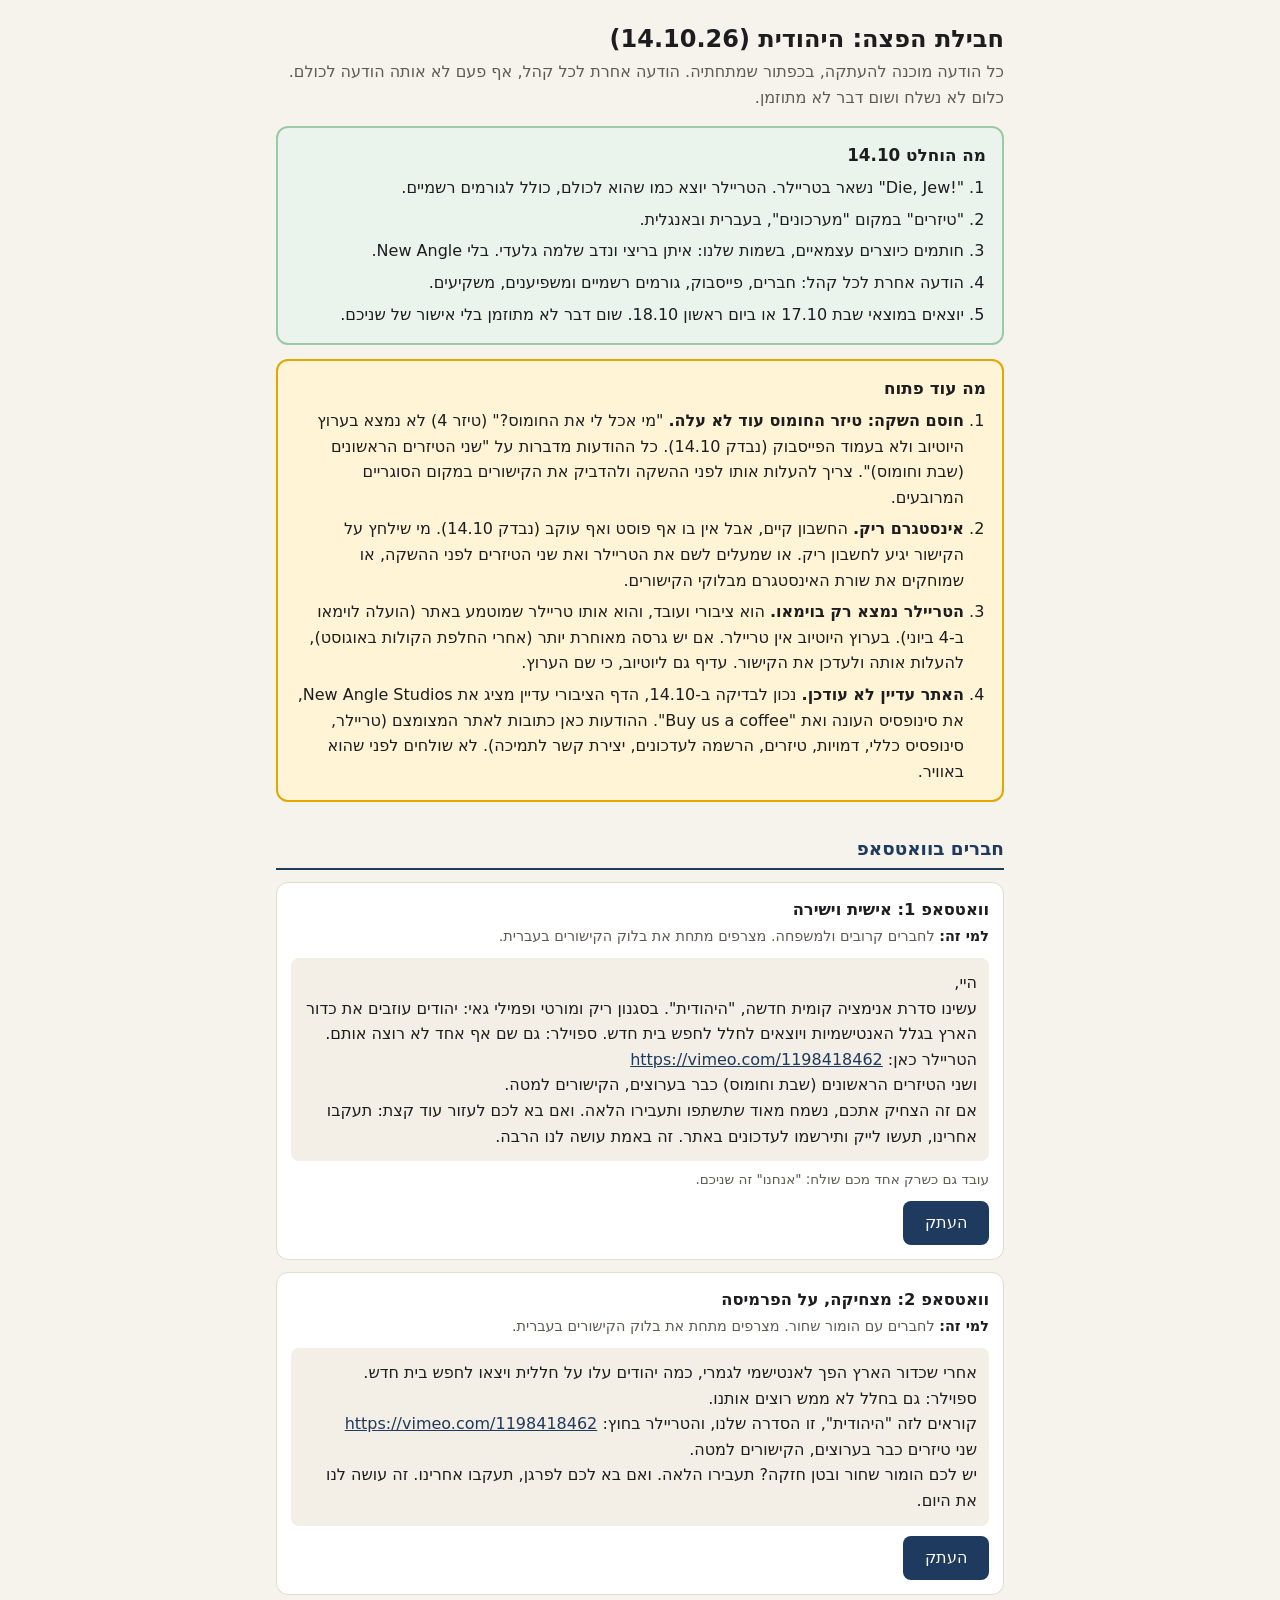
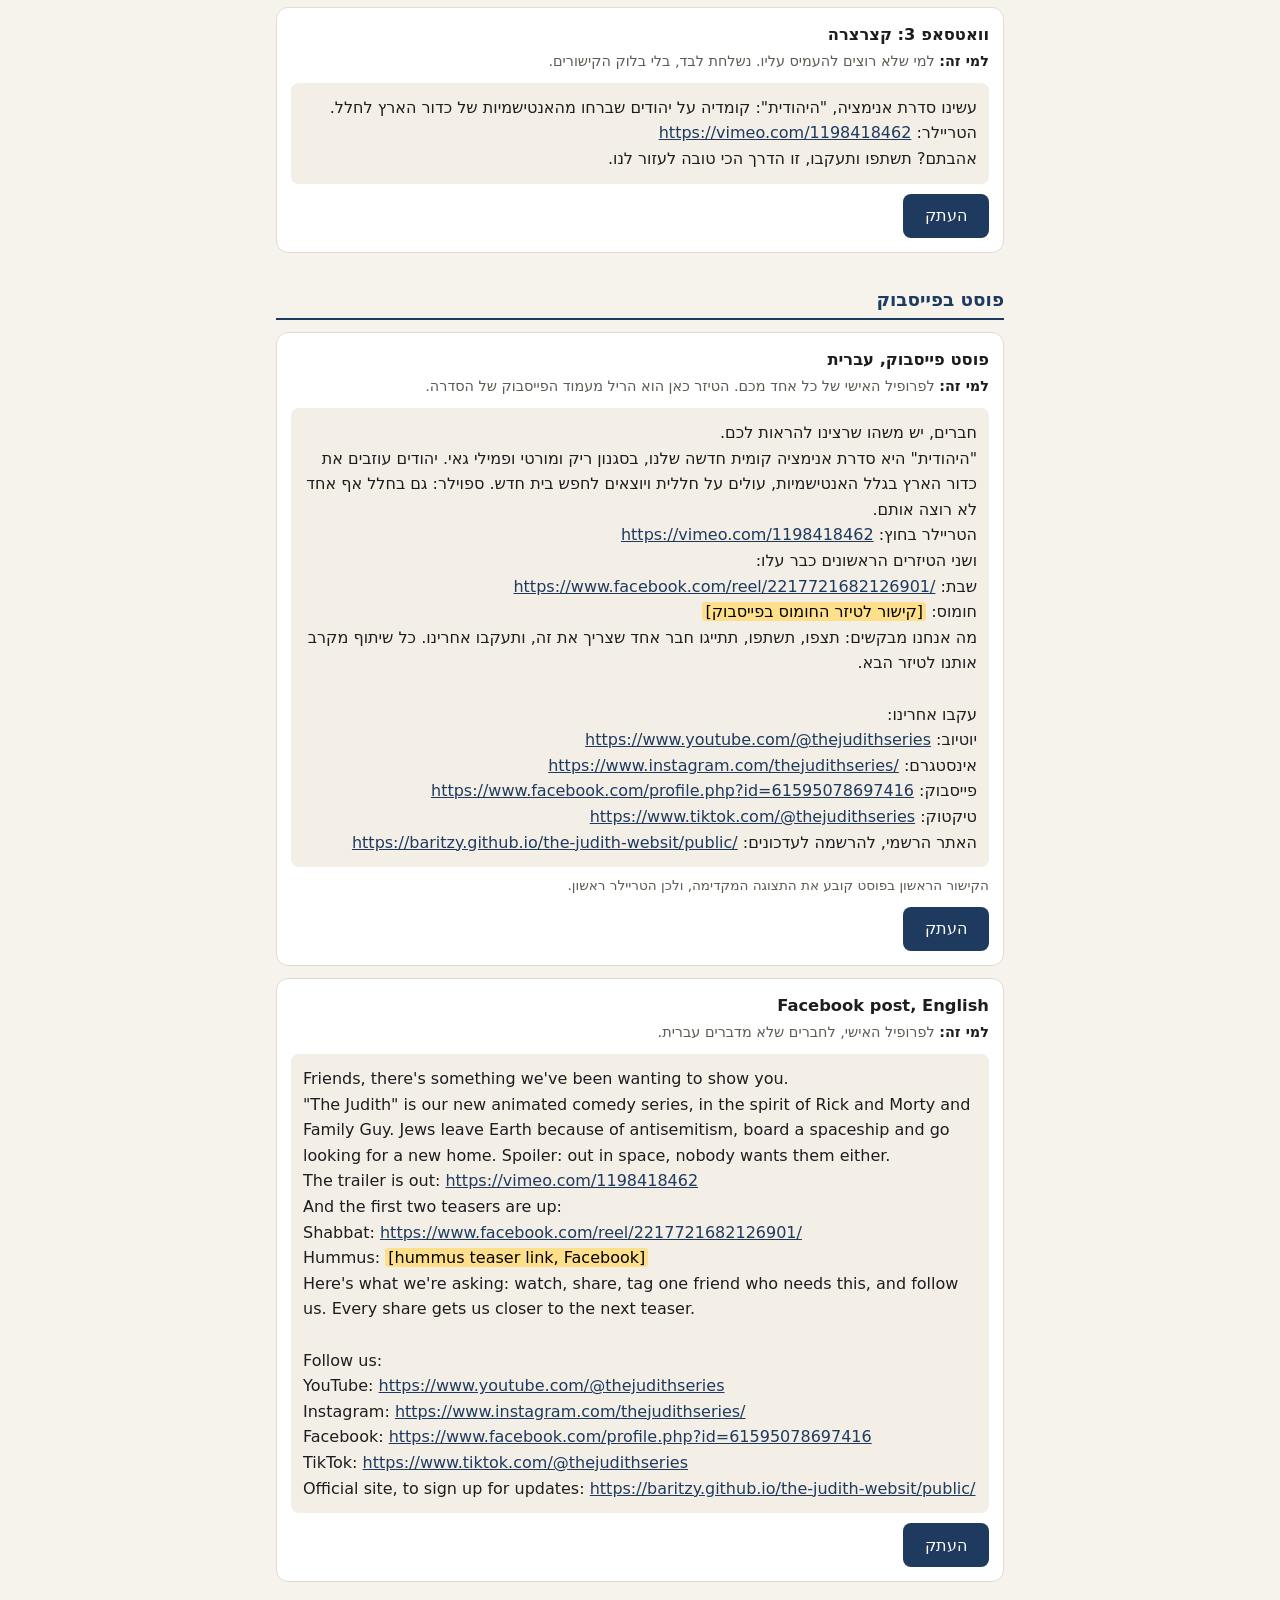
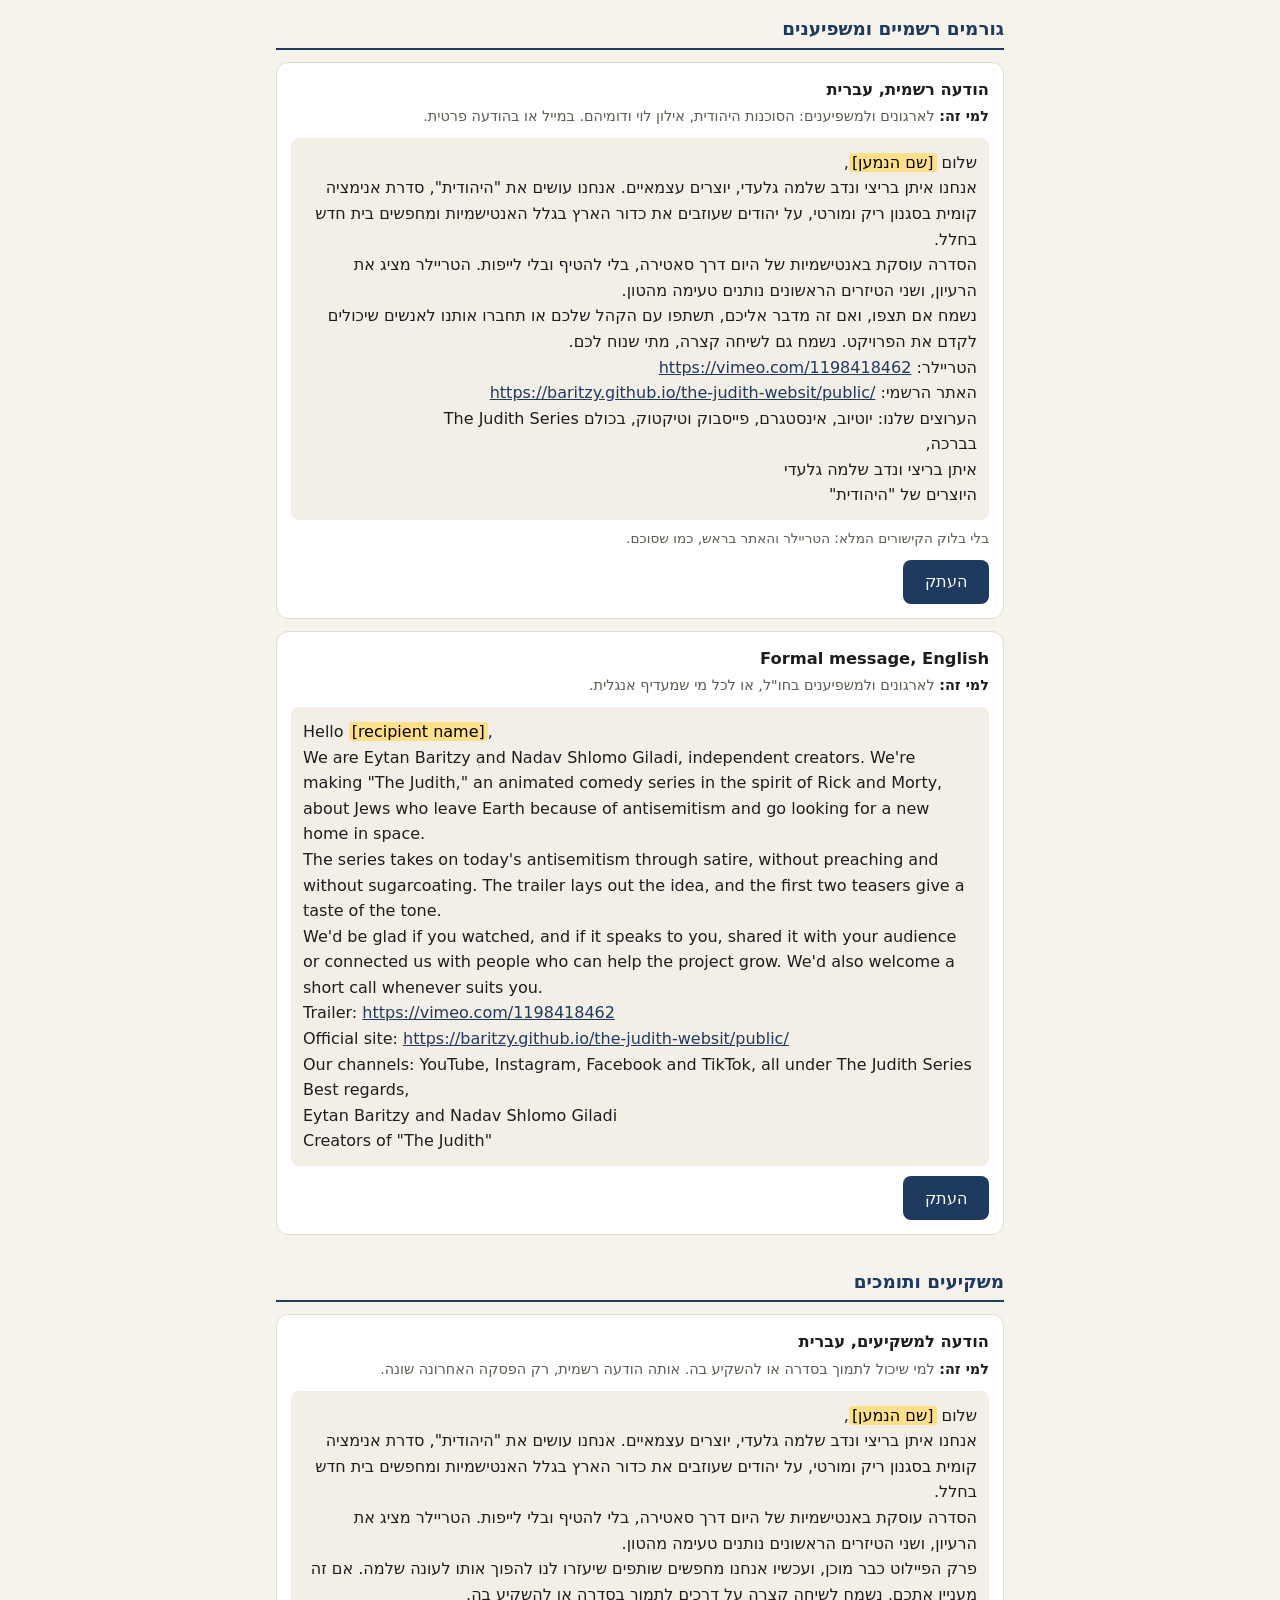
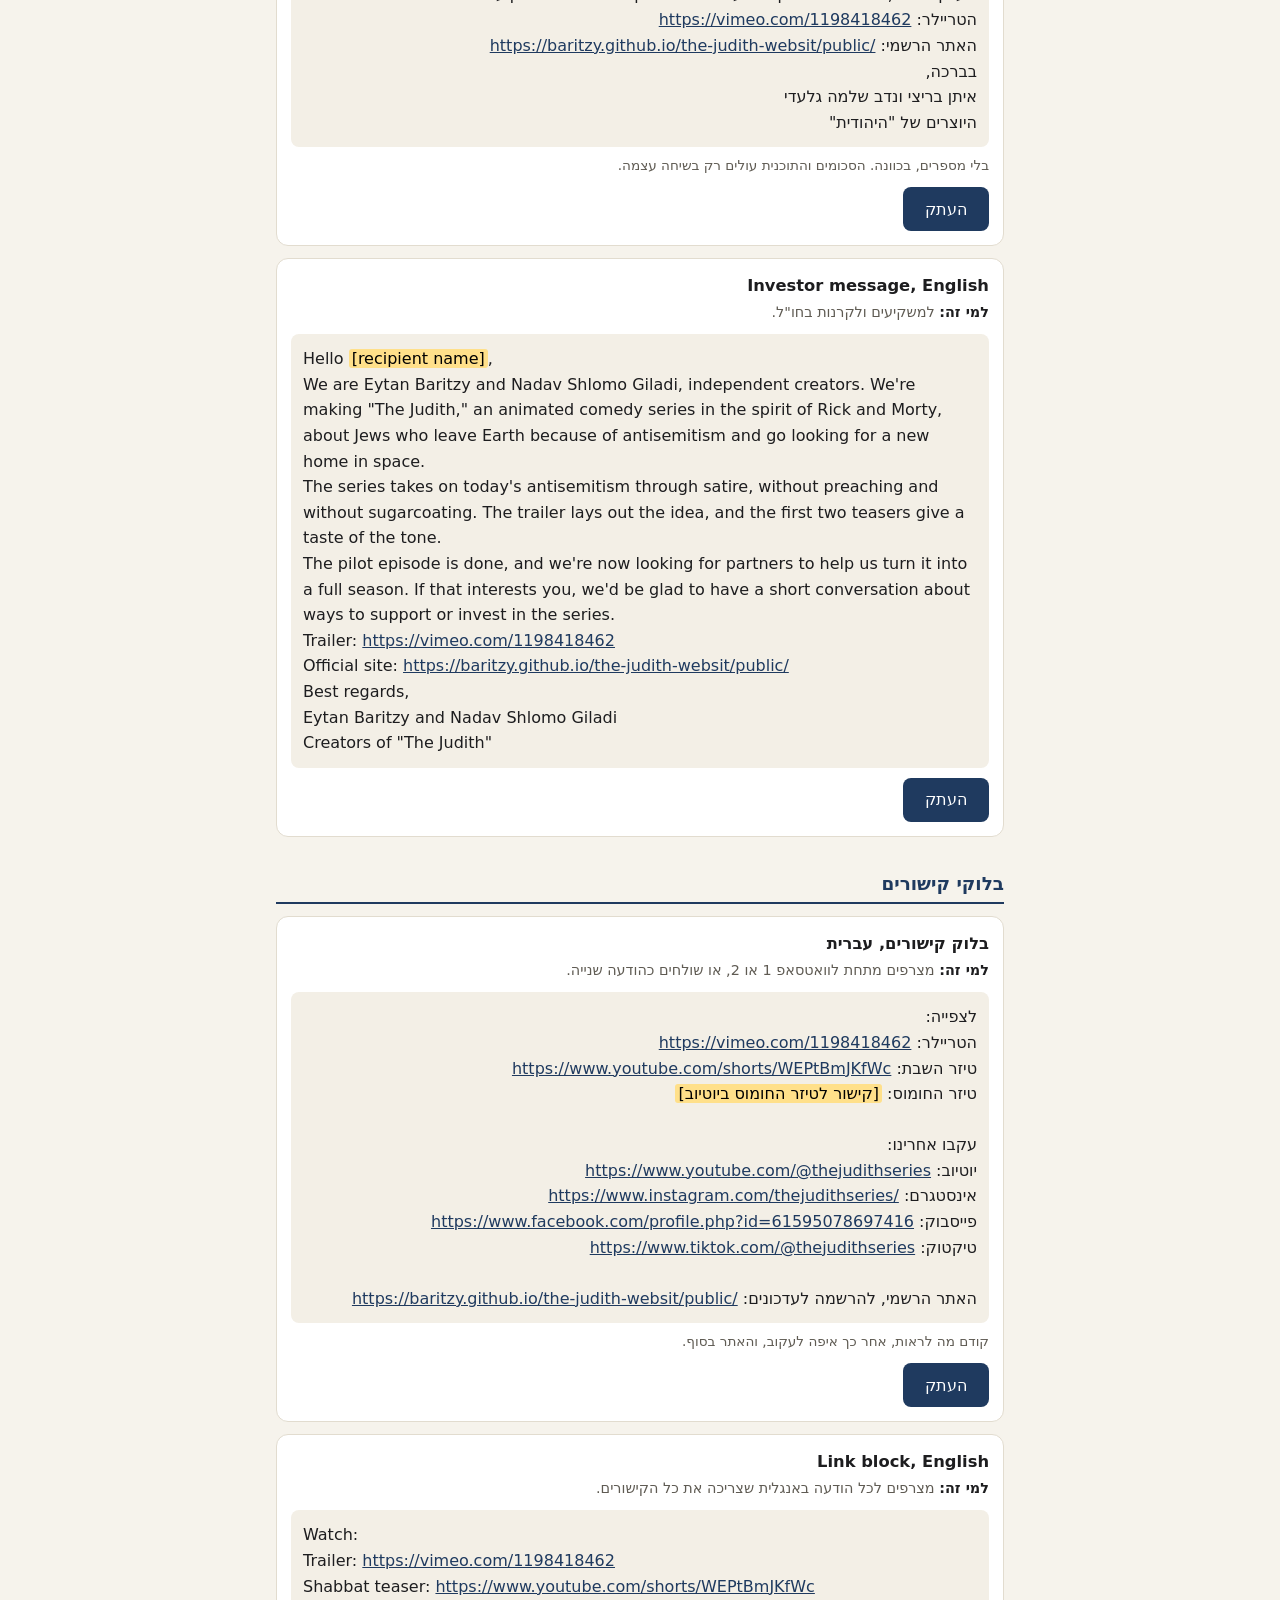
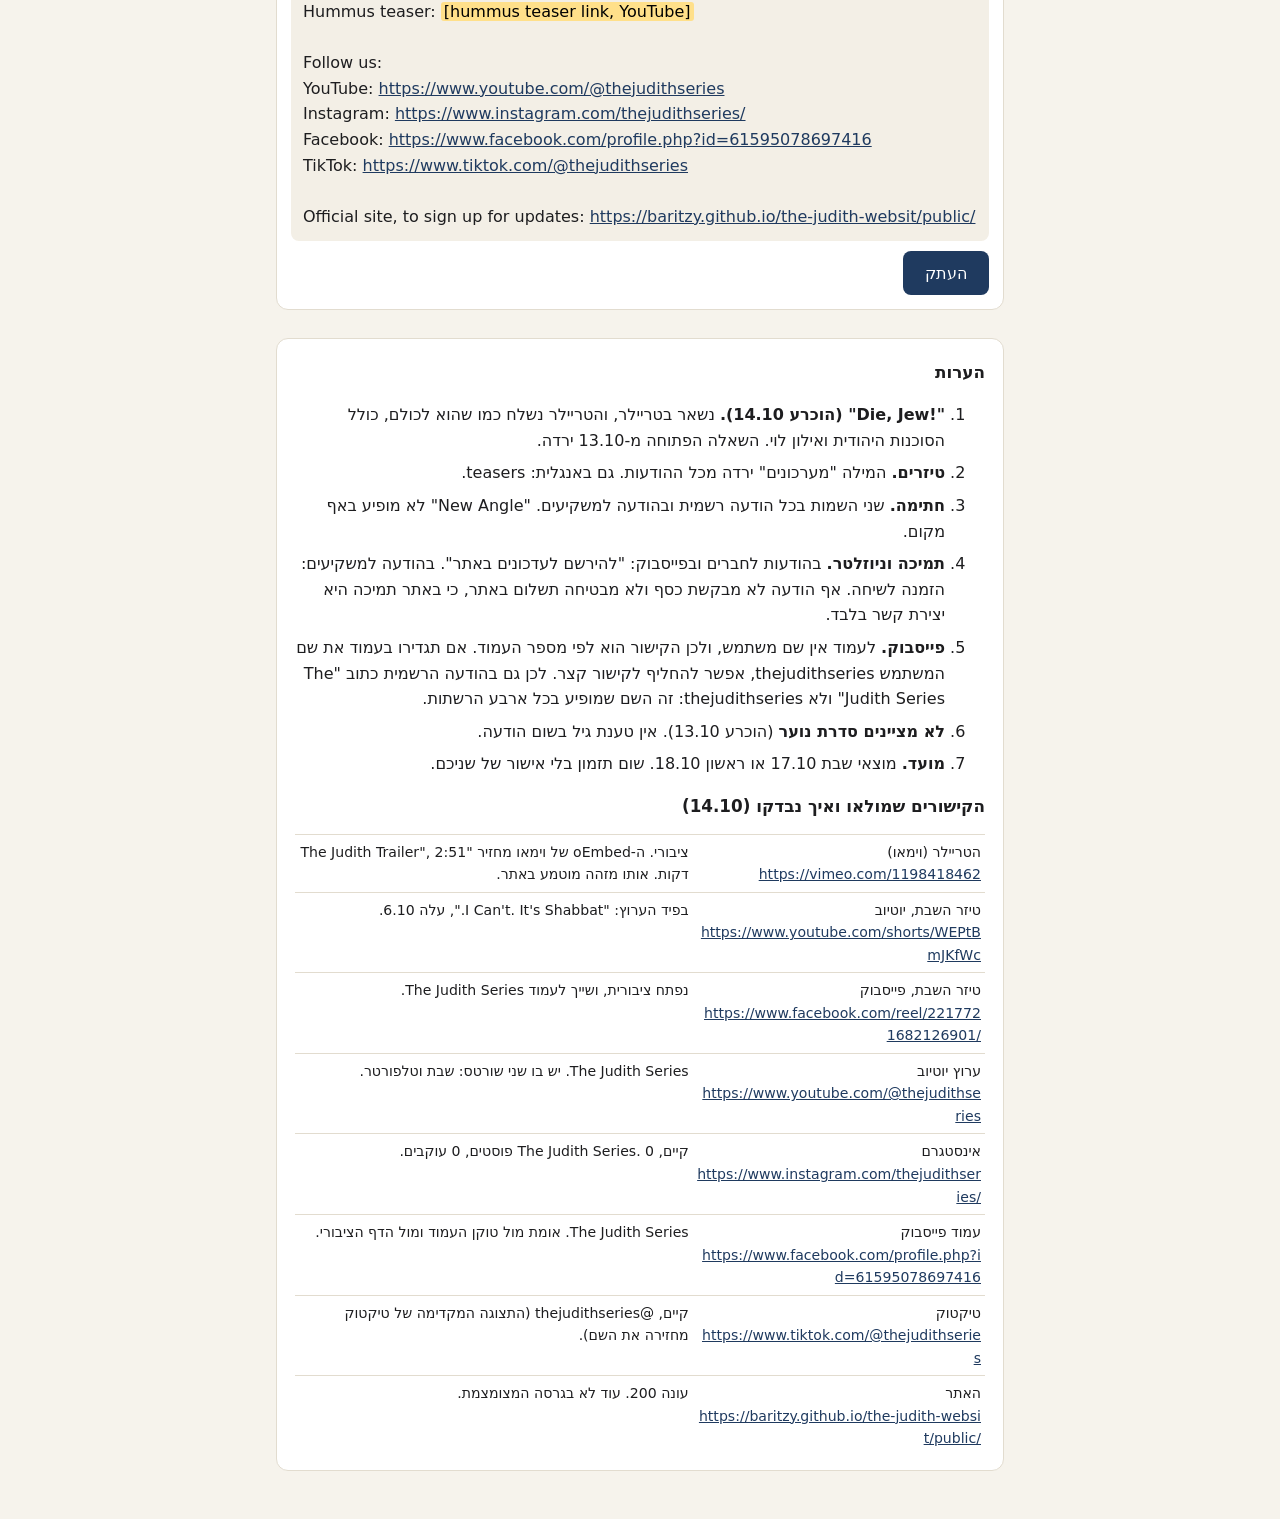
==== judith-pack-14-10/index.html @ ec31a664 "היהודית: חבילת הפצה 14.10 לנדב (החלטות 14.10, הודעה למשקיעים, קישורים אמיתיים) Co-Authored-By: Claud" ====
<!doctype html><html lang="he" dir="rtl"><head>
<meta name="robots" content="noindex, nofollow"><meta charset="utf-8"><meta name="viewport" content="width=device-width,initial-scale=1">
<title>חבילת הפצה: היהודית (14.10.26)</title><style>
:root{--bg:#f6f3ec;--card:#fff;--ink:#1d1d1f;--muted:#5f5b53;--line:#e2dccf;--msg:#f3efe6;--accent:#1f3a5f;--ok:#2a7a3b;
--dec-bg:#eaf4ec;--dec-line:#9cc9a6;--open-bg:#fff4d6;--open-line:#e0a800;--mark:#ffe08a}
*{box-sizing:border-box}
body{margin:0;background:var(--bg);color:var(--ink);font-family:system-ui,-apple-system,"Segoe UI",Arial,sans-serif;line-height:1.6;overflow-wrap:anywhere}
main{max-width:760px;margin:0 auto;padding:16px 16px 48px}
h1{font-size:1.5rem;line-height:1.3;margin:8px 0 4px}
.lead{color:var(--muted);margin:0 0 16px}
h2.group{font-size:1.15rem;margin:32px 0 4px;padding-bottom:4px;border-bottom:2px solid var(--accent);color:var(--accent)}
.box{border-radius:12px;padding:6px 16px 10px;margin:14px 0}
.box h2{font-size:1.05rem;margin:8px 0 4px}
.box ol{margin:0;padding-inline-start:22px}.box li{margin:6px 0}
.dec{background:var(--dec-bg);border:2px solid var(--dec-line)}
.open{background:var(--open-bg);border:2px solid var(--open-line)}
.card{background:var(--card);border:1px solid var(--line);border-radius:12px;padding:14px;margin:12px 0}
.card h3{font-size:1.02rem;margin:0 0 2px}
.who{font-size:.9rem;color:var(--muted);margin:0 0 10px}
.who b{color:var(--ink)}
.msg{white-space:pre-wrap;background:var(--msg);border-radius:8px;padding:12px;font-size:1rem;word-break:break-word}
.msg[dir=ltr]{text-align:left}
.msg a{color:var(--accent)}
mark{background:var(--mark);padding:0 3px;border-radius:3px}
.note{font-size:.85rem;color:var(--muted);margin:8px 0 0}
button{margin-top:10px;font-size:1rem;padding:9px 22px;border:0;border-radius:8px;background:var(--accent);color:#fff;cursor:pointer;min-height:44px}
button.ok{background:var(--ok)}
.notes{background:var(--card);border:1px solid var(--line);border-radius:12px;padding:6px 18px 14px;margin-top:28px}
.notes h2{font-size:1.05rem}
.notes li{margin:7px 0}
table{width:100%;border-collapse:collapse;font-size:.88rem}
td{border-top:1px solid var(--line);padding:6px 4px;vertical-align:top}
td a{color:var(--accent);word-break:break-all}
@media print{button{display:none}.card,.box{break-inside:avoid}body{background:#fff}}
</style></head><body><main>
<h1>חבילת הפצה: היהודית (14.10.26)</h1><p class="lead">כל הודעה מוכנה להעתקה, בכפתור שמתחתיה. הודעה אחרת לכל קהל, אף פעם לא אותה הודעה לכולם. כלום לא נשלח ושום דבר לא מתוזמן.</p>
<section class="box dec"><h2>מה הוחלט 14.10</h2><ol>
<li><bdi dir="ltr">&quot;Die, Jew!&quot;</bdi> נשאר בטריילר. הטריילר יוצא כמו שהוא לכולם, כולל לגורמים רשמיים.</li>
<li>&quot;טיזרים&quot; במקום &quot;מערכונים&quot;, בעברית ובאנגלית.</li>
<li>חותמים כיוצרים עצמאיים, בשמות שלנו: איתן בריצי ונדב שלמה גלעדי. בלי New Angle.</li>
<li>הודעה אחרת לכל קהל: חברים, פייסבוק, גורמים רשמיים ומשפיענים, משקיעים.</li>
<li>יוצאים במוצאי שבת 17.10 או ביום ראשון 18.10. שום דבר לא מתוזמן בלי אישור של שניכם.</li>
</ol></section><section class="box open"><h2>מה עוד פתוח</h2><ol>
<li><b>חוסם השקה: טיזר החומוס עוד לא עלה.</b> "מי אכל לי את החומוס?" (טיזר 4) לא נמצא בערוץ היוטיוב ולא בעמוד הפייסבוק (נבדק 14.10). כל ההודעות מדברות על "שני הטיזרים הראשונים (שבת וחומוס)". צריך להעלות אותו לפני ההשקה ולהדביק את הקישורים במקום הסוגריים המרובעים.</li>
<li><b>אינסטגרם ריק.</b> החשבון קיים, אבל אין בו אף פוסט ואף עוקב (נבדק 14.10). מי שילחץ על הקישור יגיע לחשבון ריק. או שמעלים לשם את הטריילר ואת שני הטיזרים לפני ההשקה, או שמוחקים את שורת האינסטגרם מבלוקי הקישורים.</li>
<li><b>הטריילר נמצא רק בוימאו.</b> הוא ציבורי ועובד, והוא אותו טריילר שמוטמע באתר (הועלה לוימאו ב-4 ביוני). בערוץ היוטיוב אין טריילר. אם יש גרסה מאוחרת יותר (אחרי החלפת הקולות באוגוסט), להעלות אותה ולעדכן את הקישור. עדיף גם ליוטיוב, כי שם הערוץ.</li>
<li><b>האתר עדיין לא עודכן.</b> נכון לבדיקה ב-14.10, הדף הציבורי עדיין מציג את New Angle Studios, את סינופסיס העונה ואת <bdi dir="ltr">"Buy us a coffee"</bdi>. ההודעות כאן כתובות לאתר המצומצם (טריילר, סינופסיס כללי, דמויות, טיזרים, הרשמה לעדכונים, יצירת קשר לתמיכה). לא שולחים לפני שהוא באוויר.</li>
</ol></section>
<h2 class="group">חברים בוואטסאפ</h2>
<section class="card"><h3>וואטסאפ 1: אישית וישירה</h3><p class="who"><b>למי זה:</b> לחברים קרובים ולמשפחה. מצרפים מתחת את בלוק הקישורים בעברית.</p><div class="msg" id="w1" dir="rtl" lang="he">היי,
עשינו סדרת אנימציה קומית חדשה, "היהודית". בסגנון ריק ומורטי ופמילי גאי: יהודים עוזבים את כדור הארץ בגלל האנטישמיות ויוצאים לחלל לחפש בית חדש. ספוילר: גם שם אף אחד לא רוצה אותם.
הטריילר כאן: <a href="https://vimeo.com/1198418462" target="_blank" rel="noopener" dir="ltr">https://vimeo.com/1198418462</a>
ושני הטיזרים הראשונים (שבת וחומוס) כבר בערוצים, הקישורים למטה.
אם זה הצחיק אתכם, נשמח מאוד שתשתפו ותעבירו הלאה. ואם בא לכם לעזור עוד קצת: תעקבו אחרינו, תעשו לייק ותירשמו לעדכונים באתר. זה באמת עושה לנו הרבה.</div>
<p class="note">עובד גם כשרק אחד מכם שולח: &quot;אנחנו&quot; זה שניכם.</p>
<button onclick="cp('w1',this)">העתק</button></section>
<section class="card"><h3>וואטסאפ 2: מצחיקה, על הפרמיסה</h3><p class="who"><b>למי זה:</b> לחברים עם הומור שחור. מצרפים מתחת את בלוק הקישורים בעברית.</p><div class="msg" id="w2" dir="rtl" lang="he">אחרי שכדור הארץ הפך לאנטישמי לגמרי, כמה יהודים עלו על חללית ויצאו לחפש בית חדש.
ספוילר: גם בחלל לא ממש רוצים אותנו.
קוראים לזה "היהודית", זו הסדרה שלנו, והטריילר בחוץ: <a href="https://vimeo.com/1198418462" target="_blank" rel="noopener" dir="ltr">https://vimeo.com/1198418462</a>
שני טיזרים כבר בערוצים, הקישורים למטה.
יש לכם הומור שחור ובטן חזקה? תעבירו הלאה. ואם בא לכם לפרגן, תעקבו אחרינו. זה עושה לנו את היום.</div>
<button onclick="cp('w2',this)">העתק</button></section>
<section class="card"><h3>וואטסאפ 3: קצרצרה</h3><p class="who"><b>למי זה:</b> למי שלא רוצים להעמיס עליו. נשלחת לבד, בלי בלוק הקישורים.</p><div class="msg" id="w3" dir="rtl" lang="he">עשינו סדרת אנימציה, "היהודית": קומדיה על יהודים שברחו מהאנטישמיות של כדור הארץ לחלל.
הטריילר: <a href="https://vimeo.com/1198418462" target="_blank" rel="noopener" dir="ltr">https://vimeo.com/1198418462</a>
אהבתם? תשתפו ותעקבו, זו הדרך הכי טובה לעזור לנו.</div>
<button onclick="cp('w3',this)">העתק</button></section>
<h2 class="group">פוסט בפייסבוק</h2>
<section class="card"><h3>פוסט פייסבוק, עברית</h3><p class="who"><b>למי זה:</b> לפרופיל האישי של כל אחד מכם. הטיזר כאן הוא הריל מעמוד הפייסבוק של הסדרה.</p><div class="msg" id="fb_he" dir="rtl" lang="he">חברים, יש משהו שרצינו להראות לכם.
"היהודית" היא סדרת אנימציה קומית חדשה שלנו, בסגנון ריק ומורטי ופמילי גאי. יהודים עוזבים את כדור הארץ בגלל האנטישמיות, עולים על חללית ויוצאים לחפש בית חדש. ספוילר: גם בחלל אף אחד לא רוצה אותם.
הטריילר בחוץ: <a href="https://vimeo.com/1198418462" target="_blank" rel="noopener" dir="ltr">https://vimeo.com/1198418462</a>
ושני הטיזרים הראשונים כבר עלו:
שבת: <a href="https://www.facebook.com/reel/2217721682126901/" target="_blank" rel="noopener" dir="ltr">https://www.facebook.com/reel/2217721682126901/</a>
חומוס: <mark>[קישור לטיזר החומוס בפייסבוק]</mark>
מה אנחנו מבקשים: תצפו, תשתפו, תתייגו חבר אחד שצריך את זה, ותעקבו אחרינו. כל שיתוף מקרב אותנו לטיזר הבא.

עקבו אחרינו:
יוטיוב: <a href="https://www.youtube.com/@thejudithseries" target="_blank" rel="noopener" dir="ltr">https://www.youtube.com/@thejudithseries</a>
אינסטגרם: <a href="https://www.instagram.com/thejudithseries/" target="_blank" rel="noopener" dir="ltr">https://www.instagram.com/thejudithseries/</a>
פייסבוק: <a href="https://www.facebook.com/profile.php?id=61595078697416" target="_blank" rel="noopener" dir="ltr">https://www.facebook.com/profile.php?id=61595078697416</a>
טיקטוק: <a href="https://www.tiktok.com/@thejudithseries" target="_blank" rel="noopener" dir="ltr">https://www.tiktok.com/@thejudithseries</a>
האתר הרשמי, להרשמה לעדכונים: <a href="https://baritzy.github.io/the-judith-websit/public/" target="_blank" rel="noopener" dir="ltr">https://baritzy.github.io/the-judith-websit/public/</a></div>
<p class="note">הקישור הראשון בפוסט קובע את התצוגה המקדימה, ולכן הטריילר ראשון.</p>
<button onclick="cp('fb_he',this)">העתק</button></section>
<section class="card"><h3>Facebook post, English</h3><p class="who"><b>למי זה:</b> לפרופיל האישי, לחברים שלא מדברים עברית.</p><div class="msg" id="fb_en" dir="ltr" lang="en">Friends, there's something we've been wanting to show you.
"The Judith" is our new animated comedy series, in the spirit of Rick and Morty and Family Guy. Jews leave Earth because of antisemitism, board a spaceship and go looking for a new home. Spoiler: out in space, nobody wants them either.
The trailer is out: <a href="https://vimeo.com/1198418462" target="_blank" rel="noopener" dir="ltr">https://vimeo.com/1198418462</a>
And the first two teasers are up:
Shabbat: <a href="https://www.facebook.com/reel/2217721682126901/" target="_blank" rel="noopener" dir="ltr">https://www.facebook.com/reel/2217721682126901/</a>
Hummus: <mark>[hummus teaser link, Facebook]</mark>
Here's what we're asking: watch, share, tag one friend who needs this, and follow us. Every share gets us closer to the next teaser.

Follow us:
YouTube: <a href="https://www.youtube.com/@thejudithseries" target="_blank" rel="noopener" dir="ltr">https://www.youtube.com/@thejudithseries</a>
Instagram: <a href="https://www.instagram.com/thejudithseries/" target="_blank" rel="noopener" dir="ltr">https://www.instagram.com/thejudithseries/</a>
Facebook: <a href="https://www.facebook.com/profile.php?id=61595078697416" target="_blank" rel="noopener" dir="ltr">https://www.facebook.com/profile.php?id=61595078697416</a>
TikTok: <a href="https://www.tiktok.com/@thejudithseries" target="_blank" rel="noopener" dir="ltr">https://www.tiktok.com/@thejudithseries</a>
Official site, to sign up for updates: <a href="https://baritzy.github.io/the-judith-websit/public/" target="_blank" rel="noopener" dir="ltr">https://baritzy.github.io/the-judith-websit/public/</a></div>
<button onclick="cp('fb_en',this)">העתק</button></section>
<h2 class="group">גורמים רשמיים ומשפיענים</h2>
<section class="card"><h3>הודעה רשמית, עברית</h3><p class="who"><b>למי זה:</b> לארגונים ולמשפיענים: הסוכנות היהודית, אילון לוי ודומיהם. במייל או בהודעה פרטית.</p><div class="msg" id="of_he" dir="rtl" lang="he">שלום <mark>[שם הנמען]</mark>,
אנחנו איתן בריצי ונדב שלמה גלעדי, יוצרים עצמאיים. אנחנו עושים את "היהודית", סדרת אנימציה קומית בסגנון ריק ומורטי, על יהודים שעוזבים את כדור הארץ בגלל האנטישמיות ומחפשים בית חדש בחלל.
הסדרה עוסקת באנטישמיות של היום דרך סאטירה, בלי להטיף ובלי לייפות. הטריילר מציג את הרעיון, ושני הטיזרים הראשונים נותנים טעימה מהטון.
נשמח אם תצפו, ואם זה מדבר אליכם, תשתפו עם הקהל שלכם או תחברו אותנו לאנשים שיכולים לקדם את הפרויקט. נשמח גם לשיחה קצרה, מתי שנוח לכם.
הטריילר: <a href="https://vimeo.com/1198418462" target="_blank" rel="noopener" dir="ltr">https://vimeo.com/1198418462</a>
האתר הרשמי: <a href="https://baritzy.github.io/the-judith-websit/public/" target="_blank" rel="noopener" dir="ltr">https://baritzy.github.io/the-judith-websit/public/</a>
הערוצים שלנו: יוטיוב, אינסטגרם, פייסבוק וטיקטוק, בכולם The Judith Series
בברכה,
איתן בריצי ונדב שלמה גלעדי
היוצרים של "היהודית"</div>
<p class="note">בלי בלוק הקישורים המלא: הטריילר והאתר בראש, כמו שסוכם.</p>
<button onclick="cp('of_he',this)">העתק</button></section>
<section class="card"><h3>Formal message, English</h3><p class="who"><b>למי זה:</b> לארגונים ולמשפיענים בחו&quot;ל, או לכל מי שמעדיף אנגלית.</p><div class="msg" id="of_en" dir="ltr" lang="en">Hello <mark>[recipient name]</mark>,
We are Eytan Baritzy and Nadav Shlomo Giladi, independent creators. We're making "The Judith," an animated comedy series in the spirit of Rick and Morty, about Jews who leave Earth because of antisemitism and go looking for a new home in space.
The series takes on today's antisemitism through satire, without preaching and without sugarcoating. The trailer lays out the idea, and the first two teasers give a taste of the tone.
We'd be glad if you watched, and if it speaks to you, shared it with your audience or connected us with people who can help the project grow. We'd also welcome a short call whenever suits you.
Trailer: <a href="https://vimeo.com/1198418462" target="_blank" rel="noopener" dir="ltr">https://vimeo.com/1198418462</a>
Official site: <a href="https://baritzy.github.io/the-judith-websit/public/" target="_blank" rel="noopener" dir="ltr">https://baritzy.github.io/the-judith-websit/public/</a>
Our channels: YouTube, Instagram, Facebook and TikTok, all under The Judith Series
Best regards,
Eytan Baritzy and Nadav Shlomo Giladi
Creators of "The Judith"</div>
<button onclick="cp('of_en',this)">העתק</button></section>
<h2 class="group">משקיעים ותומכים</h2>
<section class="card"><h3>הודעה למשקיעים, עברית</h3><p class="who"><b>למי זה:</b> למי שיכול לתמוך בסדרה או להשקיע בה. אותה הודעה רשמית, רק הפסקה האחרונה שונה.</p><div class="msg" id="inv_he" dir="rtl" lang="he">שלום <mark>[שם הנמען]</mark>,
אנחנו איתן בריצי ונדב שלמה גלעדי, יוצרים עצמאיים. אנחנו עושים את "היהודית", סדרת אנימציה קומית בסגנון ריק ומורטי, על יהודים שעוזבים את כדור הארץ בגלל האנטישמיות ומחפשים בית חדש בחלל.
הסדרה עוסקת באנטישמיות של היום דרך סאטירה, בלי להטיף ובלי לייפות. הטריילר מציג את הרעיון, ושני הטיזרים הראשונים נותנים טעימה מהטון.
פרק הפיילוט כבר מוכן, ועכשיו אנחנו מחפשים שותפים שיעזרו לנו להפוך אותו לעונה שלמה. אם זה מעניין אתכם, נשמח לשיחה קצרה על דרכים לתמוך בסדרה או להשקיע בה.
הטריילר: <a href="https://vimeo.com/1198418462" target="_blank" rel="noopener" dir="ltr">https://vimeo.com/1198418462</a>
האתר הרשמי: <a href="https://baritzy.github.io/the-judith-websit/public/" target="_blank" rel="noopener" dir="ltr">https://baritzy.github.io/the-judith-websit/public/</a>
בברכה,
איתן בריצי ונדב שלמה גלעדי
היוצרים של "היהודית"</div>
<p class="note">בלי מספרים, בכוונה. הסכומים והתוכנית עולים רק בשיחה עצמה.</p>
<button onclick="cp('inv_he',this)">העתק</button></section>
<section class="card"><h3>Investor message, English</h3><p class="who"><b>למי זה:</b> למשקיעים ולקרנות בחו&quot;ל.</p><div class="msg" id="inv_en" dir="ltr" lang="en">Hello <mark>[recipient name]</mark>,
We are Eytan Baritzy and Nadav Shlomo Giladi, independent creators. We're making "The Judith," an animated comedy series in the spirit of Rick and Morty, about Jews who leave Earth because of antisemitism and go looking for a new home in space.
The series takes on today's antisemitism through satire, without preaching and without sugarcoating. The trailer lays out the idea, and the first two teasers give a taste of the tone.
The pilot episode is done, and we're now looking for partners to help us turn it into a full season. If that interests you, we'd be glad to have a short conversation about ways to support or invest in the series.
Trailer: <a href="https://vimeo.com/1198418462" target="_blank" rel="noopener" dir="ltr">https://vimeo.com/1198418462</a>
Official site: <a href="https://baritzy.github.io/the-judith-websit/public/" target="_blank" rel="noopener" dir="ltr">https://baritzy.github.io/the-judith-websit/public/</a>
Best regards,
Eytan Baritzy and Nadav Shlomo Giladi
Creators of "The Judith"</div>
<button onclick="cp('inv_en',this)">העתק</button></section>
<h2 class="group">בלוקי קישורים</h2>
<section class="card"><h3>בלוק קישורים, עברית</h3><p class="who"><b>למי זה:</b> מצרפים מתחת לוואטסאפ 1 או 2, או שולחים כהודעה שנייה.</p><div class="msg" id="lb_he" dir="rtl" lang="he">לצפייה:
הטריילר: <a href="https://vimeo.com/1198418462" target="_blank" rel="noopener" dir="ltr">https://vimeo.com/1198418462</a>
טיזר השבת: <a href="https://www.youtube.com/shorts/WEPtBmJKfWc" target="_blank" rel="noopener" dir="ltr">https://www.youtube.com/shorts/WEPtBmJKfWc</a>
טיזר החומוס: <mark>[קישור לטיזר החומוס ביוטיוב]</mark>

עקבו אחרינו:
יוטיוב: <a href="https://www.youtube.com/@thejudithseries" target="_blank" rel="noopener" dir="ltr">https://www.youtube.com/@thejudithseries</a>
אינסטגרם: <a href="https://www.instagram.com/thejudithseries/" target="_blank" rel="noopener" dir="ltr">https://www.instagram.com/thejudithseries/</a>
פייסבוק: <a href="https://www.facebook.com/profile.php?id=61595078697416" target="_blank" rel="noopener" dir="ltr">https://www.facebook.com/profile.php?id=61595078697416</a>
טיקטוק: <a href="https://www.tiktok.com/@thejudithseries" target="_blank" rel="noopener" dir="ltr">https://www.tiktok.com/@thejudithseries</a>

האתר הרשמי, להרשמה לעדכונים: <a href="https://baritzy.github.io/the-judith-websit/public/" target="_blank" rel="noopener" dir="ltr">https://baritzy.github.io/the-judith-websit/public/</a></div>
<p class="note">קודם מה לראות, אחר כך איפה לעקוב, והאתר בסוף.</p>
<button onclick="cp('lb_he',this)">העתק</button></section>
<section class="card"><h3>Link block, English</h3><p class="who"><b>למי זה:</b> מצרפים לכל הודעה באנגלית שצריכה את כל הקישורים.</p><div class="msg" id="lb_en" dir="ltr" lang="en">Watch:
Trailer: <a href="https://vimeo.com/1198418462" target="_blank" rel="noopener" dir="ltr">https://vimeo.com/1198418462</a>
Shabbat teaser: <a href="https://www.youtube.com/shorts/WEPtBmJKfWc" target="_blank" rel="noopener" dir="ltr">https://www.youtube.com/shorts/WEPtBmJKfWc</a>
Hummus teaser: <mark>[hummus teaser link, YouTube]</mark>

Follow us:
YouTube: <a href="https://www.youtube.com/@thejudithseries" target="_blank" rel="noopener" dir="ltr">https://www.youtube.com/@thejudithseries</a>
Instagram: <a href="https://www.instagram.com/thejudithseries/" target="_blank" rel="noopener" dir="ltr">https://www.instagram.com/thejudithseries/</a>
Facebook: <a href="https://www.facebook.com/profile.php?id=61595078697416" target="_blank" rel="noopener" dir="ltr">https://www.facebook.com/profile.php?id=61595078697416</a>
TikTok: <a href="https://www.tiktok.com/@thejudithseries" target="_blank" rel="noopener" dir="ltr">https://www.tiktok.com/@thejudithseries</a>

Official site, to sign up for updates: <a href="https://baritzy.github.io/the-judith-websit/public/" target="_blank" rel="noopener" dir="ltr">https://baritzy.github.io/the-judith-websit/public/</a></div>
<button onclick="cp('lb_en',this)">העתק</button></section>
<section class="notes"><h2>הערות</h2><ol>
<li><b><bdi dir="ltr">"Die, Jew!"</bdi> (הוכרע 14.10).</b> נשאר בטריילר, והטריילר נשלח כמו שהוא לכולם, כולל הסוכנות היהודית ואילון לוי. השאלה הפתוחה מ-13.10 ירדה.</li>
<li><b>טיזרים.</b> המילה "מערכונים" ירדה מכל ההודעות. גם באנגלית: teasers.</li>
<li><b>חתימה.</b> שני השמות בכל הודעה רשמית ובהודעה למשקיעים. "New Angle" לא מופיע באף מקום.</li>
<li><b>תמיכה וניוזלטר.</b> בהודעות לחברים ובפייסבוק: "להירשם לעדכונים באתר". בהודעה למשקיעים: הזמנה לשיחה. אף הודעה לא מבקשת כסף ולא מבטיחה תשלום באתר, כי באתר תמיכה היא יצירת קשר בלבד.</li>
<li><b>פייסבוק.</b> לעמוד אין שם משתמש, ולכן הקישור הוא לפי מספר העמוד. אם תגדירו בעמוד את שם המשתמש thejudithseries, אפשר להחליף לקישור קצר. לכן גם בהודעה הרשמית כתוב "The Judith Series" ולא thejudithseries: זה השם שמופיע בכל ארבע הרשתות.</li>
<li><b>לא מציינים סדרת נוער</b> (הוכרע 13.10). אין טענת גיל בשום הודעה.</li>
<li><b>מועד.</b> מוצאי שבת 17.10 או ראשון 18.10. שום תזמון בלי אישור של שניכם.</li>
</ol><h2>הקישורים שמולאו ואיך נבדקו (14.10)</h2><table>
<tr><td>הטריילר (וימאו)<br><a href="https://vimeo.com/1198418462" target="_blank" rel="noopener" dir="ltr">https://vimeo.com/1198418462</a></td><td>ציבורי. ה-oEmbed של וימאו מחזיר &quot;The Judith Trailer&quot;, 2:51 דקות. אותו מזהה מוטמע באתר.</td></tr>
<tr><td>טיזר השבת, יוטיוב<br><a href="https://www.youtube.com/shorts/WEPtBmJKfWc" target="_blank" rel="noopener" dir="ltr">https://www.youtube.com/shorts/WEPtBmJKfWc</a></td><td>בפיד הערוץ: &quot;I Can&#x27;t. It&#x27;s Shabbat.&quot;, עלה 6.10.</td></tr>
<tr><td>טיזר השבת, פייסבוק<br><a href="https://www.facebook.com/reel/2217721682126901/" target="_blank" rel="noopener" dir="ltr">https://www.facebook.com/reel/2217721682126901/</a></td><td>נפתח ציבורית, ושייך לעמוד The Judith Series.</td></tr>
<tr><td>ערוץ יוטיוב<br><a href="https://www.youtube.com/@thejudithseries" target="_blank" rel="noopener" dir="ltr">https://www.youtube.com/@thejudithseries</a></td><td>The Judith Series. יש בו שני שורטס: שבת וטלפורטר.</td></tr>
<tr><td>אינסטגרם<br><a href="https://www.instagram.com/thejudithseries/" target="_blank" rel="noopener" dir="ltr">https://www.instagram.com/thejudithseries/</a></td><td>קיים, The Judith Series. 0 פוסטים, 0 עוקבים.</td></tr>
<tr><td>עמוד פייסבוק<br><a href="https://www.facebook.com/profile.php?id=61595078697416" target="_blank" rel="noopener" dir="ltr">https://www.facebook.com/profile.php?id=61595078697416</a></td><td>The Judith Series. אומת מול טוקן העמוד ומול הדף הציבורי.</td></tr>
<tr><td>טיקטוק<br><a href="https://www.tiktok.com/@thejudithseries" target="_blank" rel="noopener" dir="ltr">https://www.tiktok.com/@thejudithseries</a></td><td>קיים, @thejudithseries (התצוגה המקדימה של טיקטוק מחזירה את השם).</td></tr>
<tr><td>האתר<br><a href="https://baritzy.github.io/the-judith-websit/public/" target="_blank" rel="noopener" dir="ltr">https://baritzy.github.io/the-judith-websit/public/</a></td><td>עונה 200. עוד לא בגרסה המצומצמת.</td></tr>
</table></section></main><script>function cp(id,b){var t=document.getElementById(id).innerText;function ok(){b.textContent="הועתק";b.className="ok";setTimeout(function(){b.textContent="העתק";b.className=""},1500)}
function fb(){var a=document.createElement("textarea");a.value=t;document.body.appendChild(a);a.select();try{document.execCommand("copy");ok()}catch(e){}document.body.removeChild(a)}
if(navigator.clipboard&&navigator.clipboard.writeText){navigator.clipboard.writeText(t).then(ok,fb)}else fb()}</script></body></html>
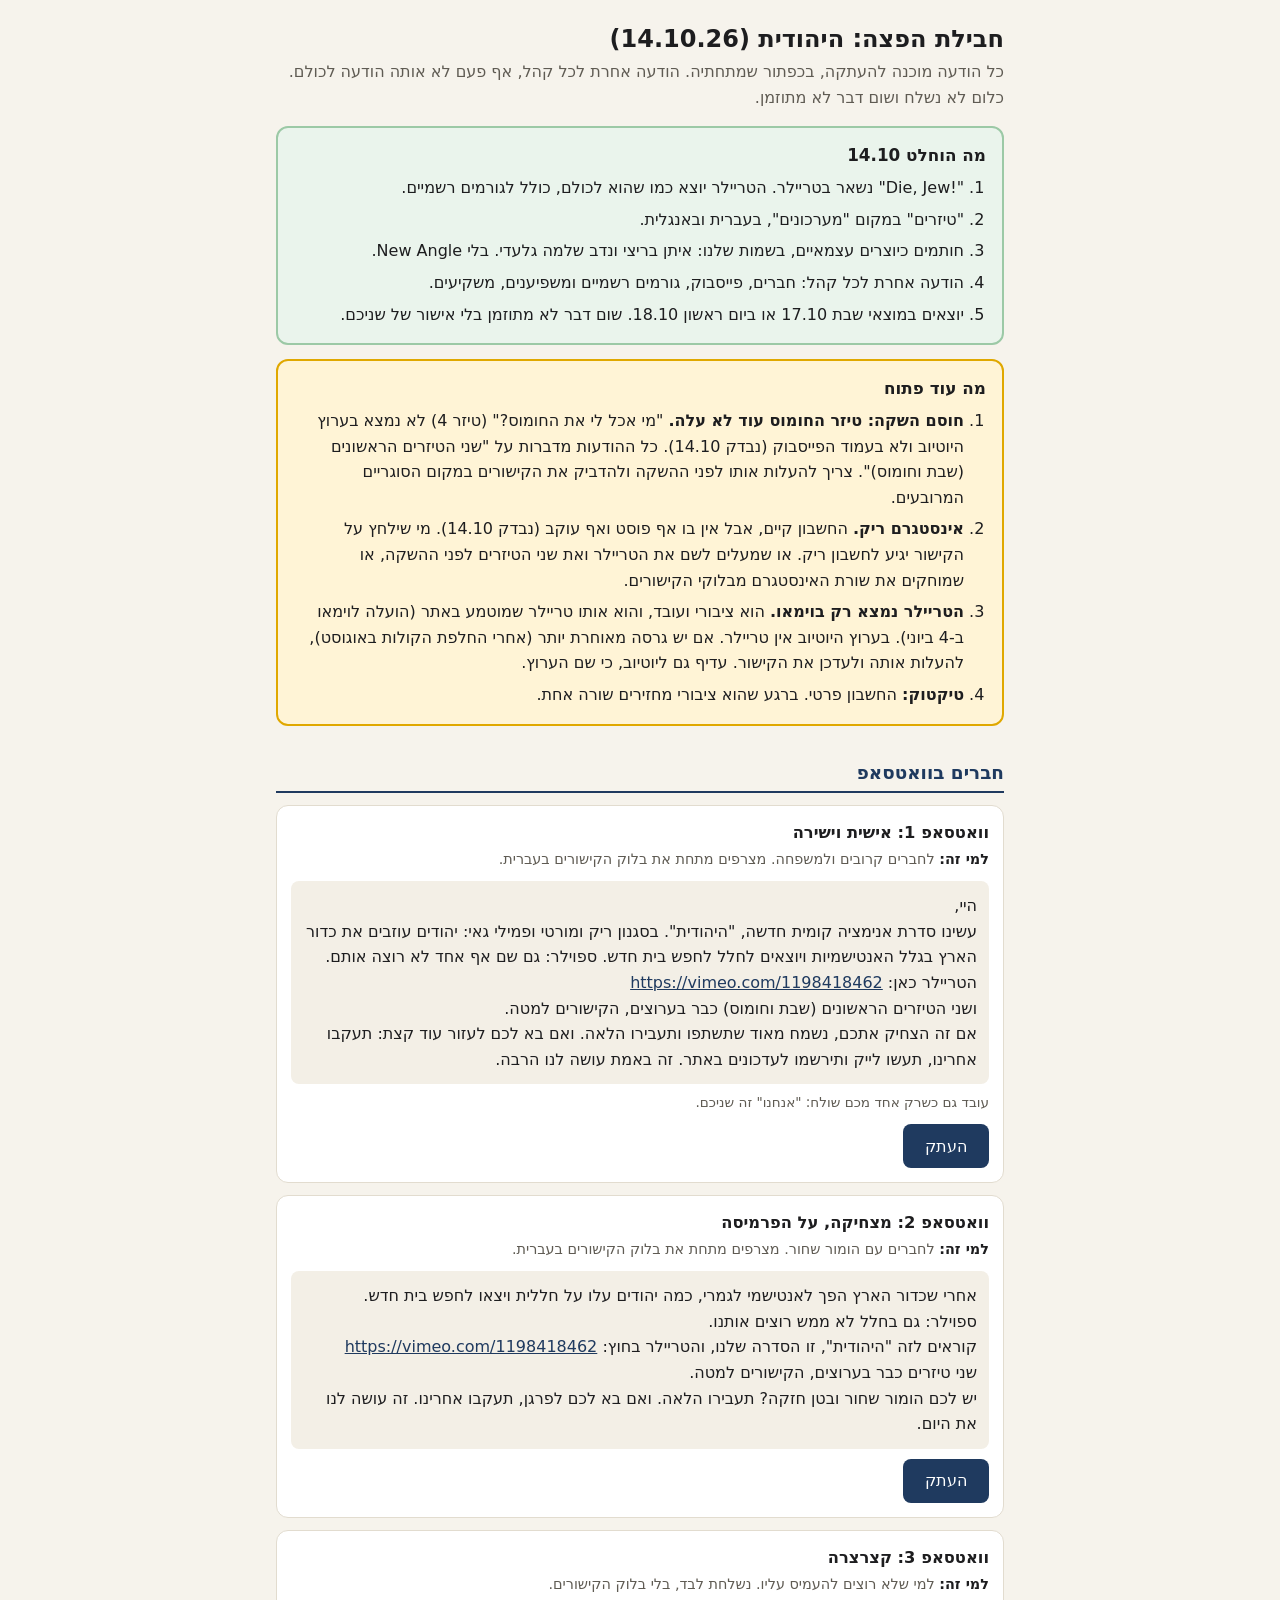
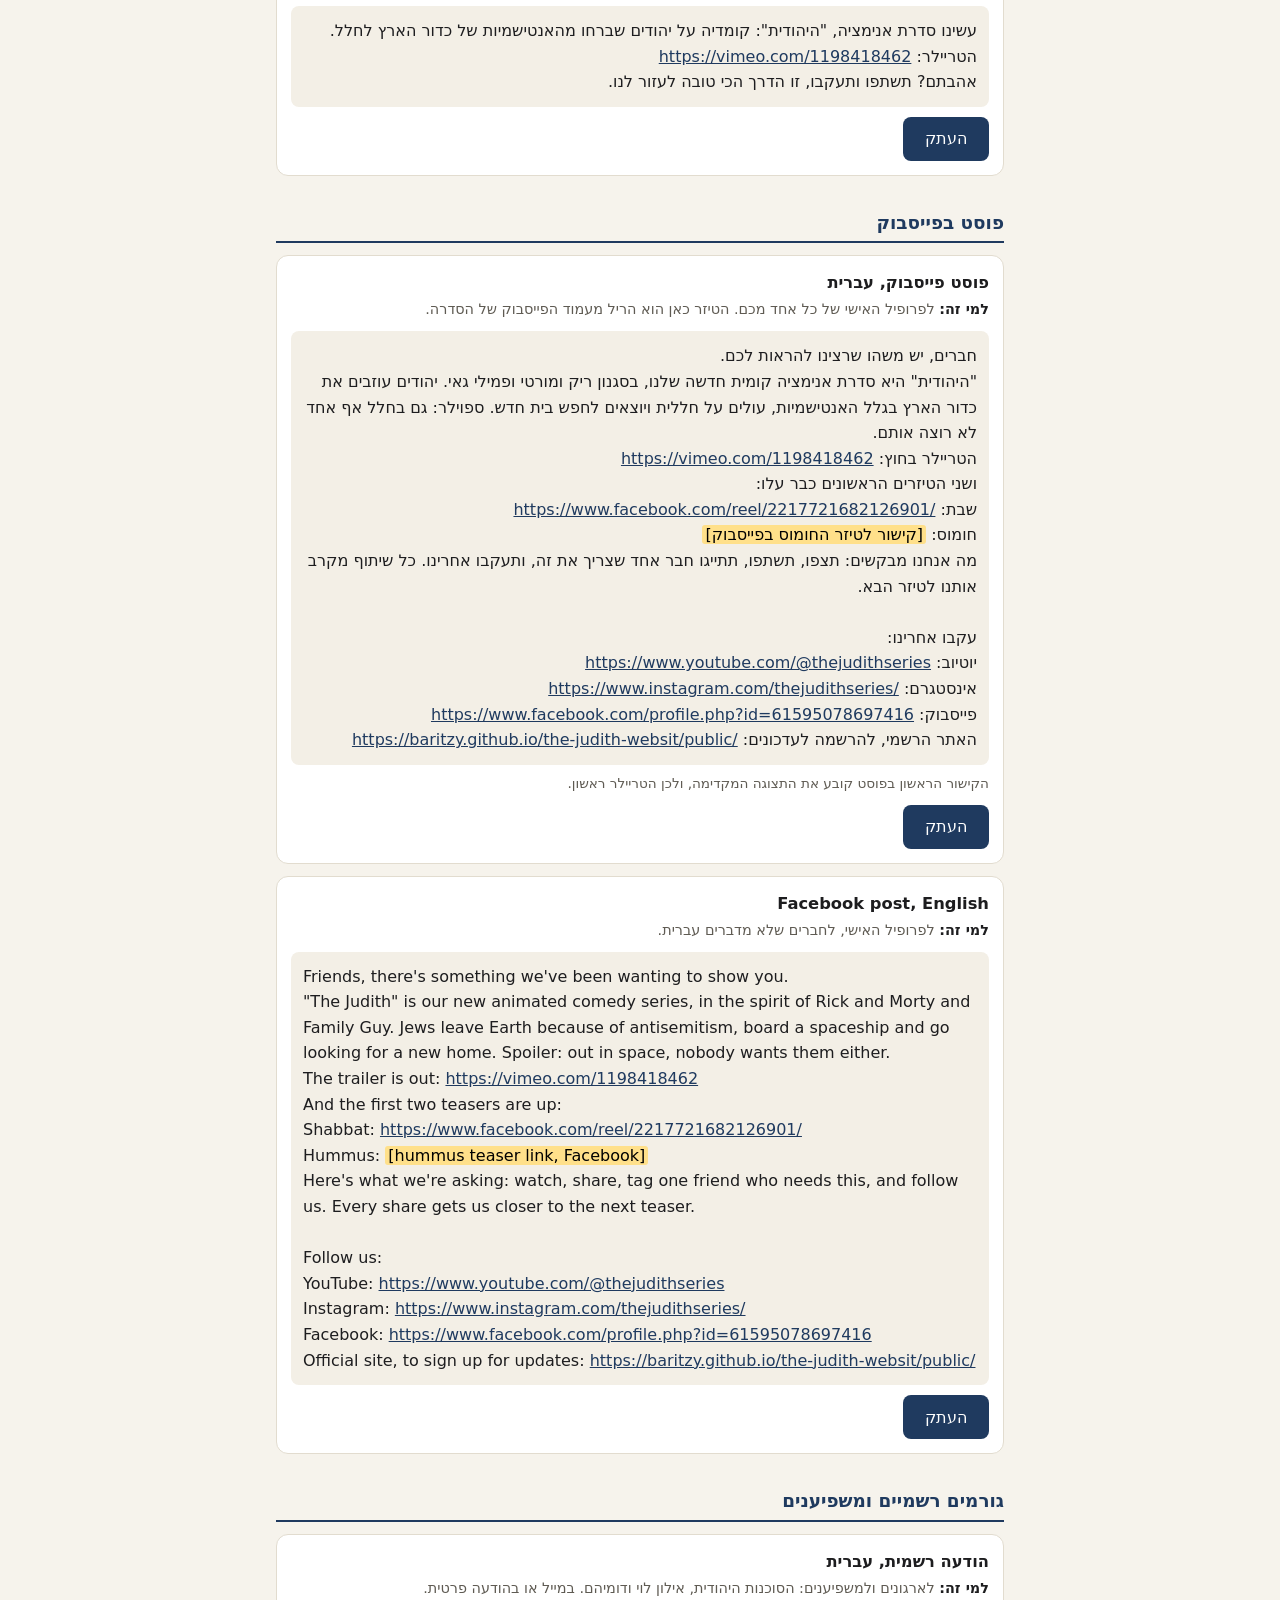
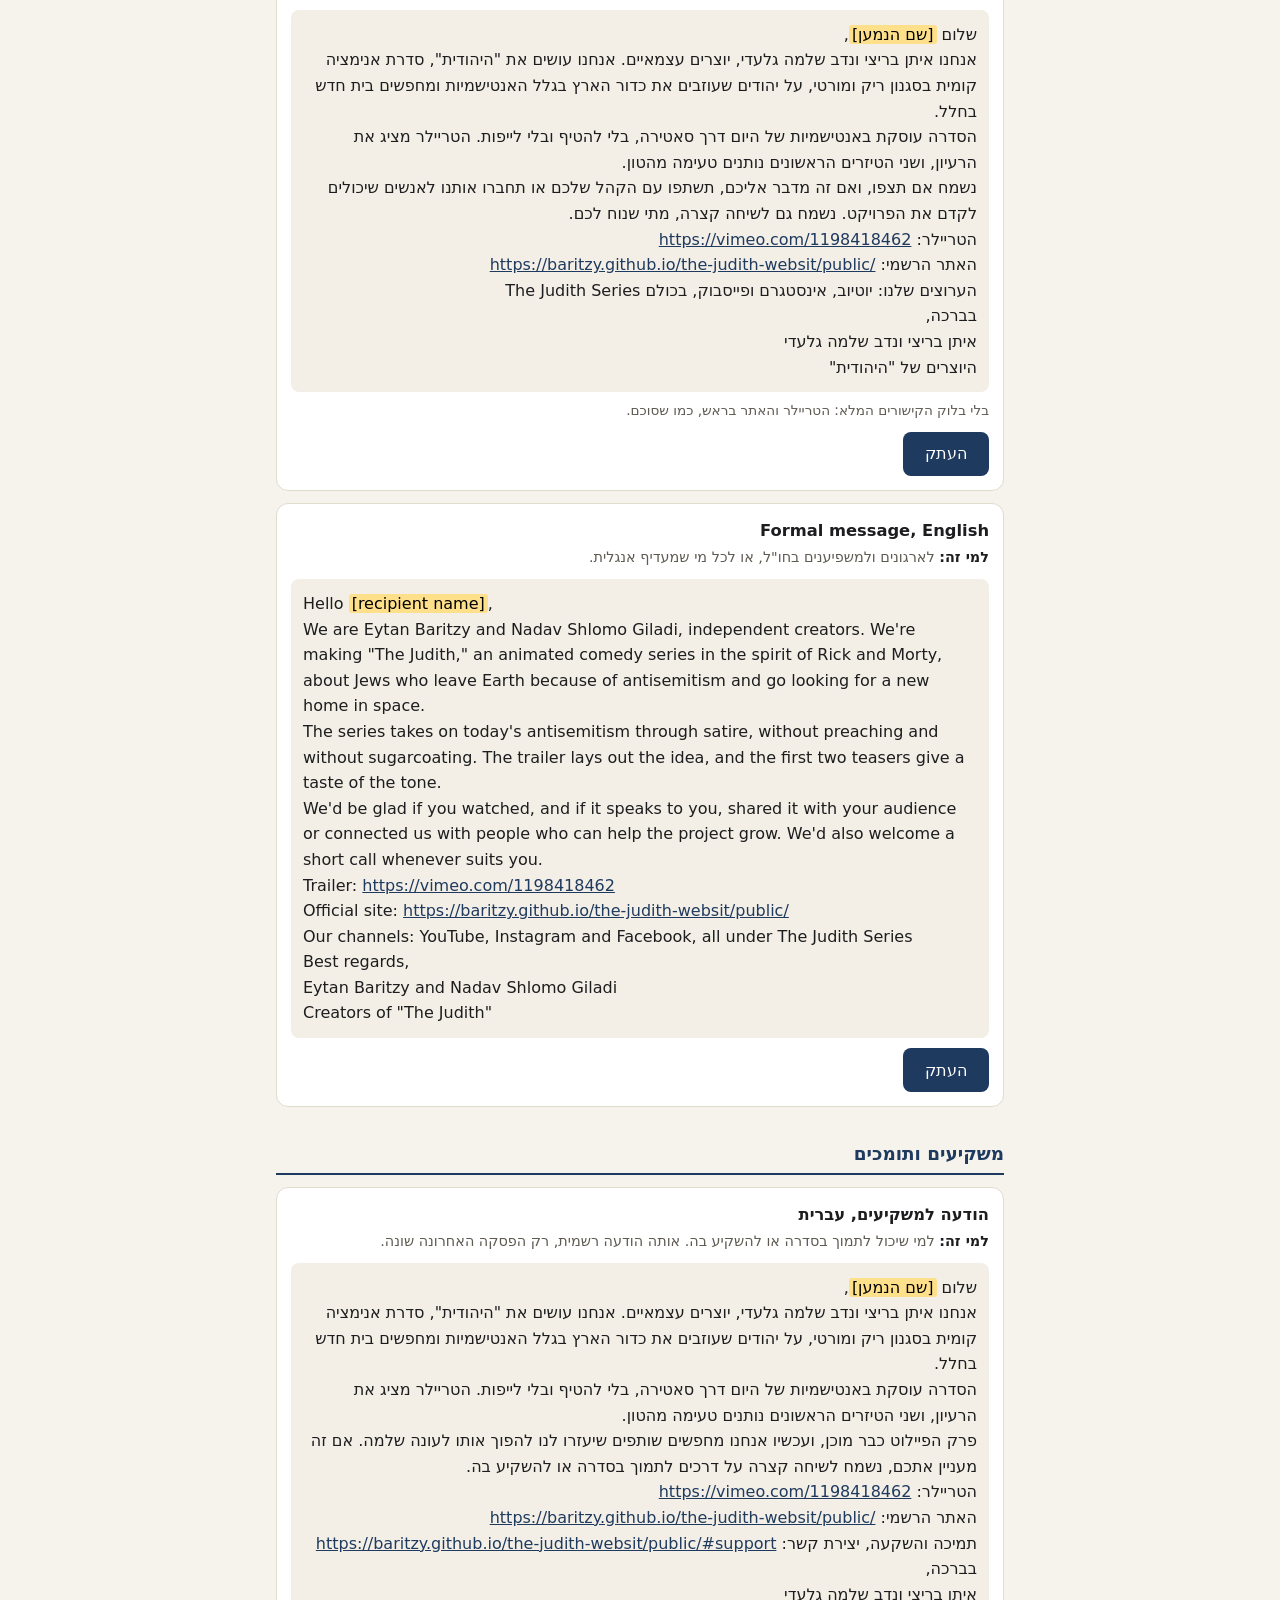
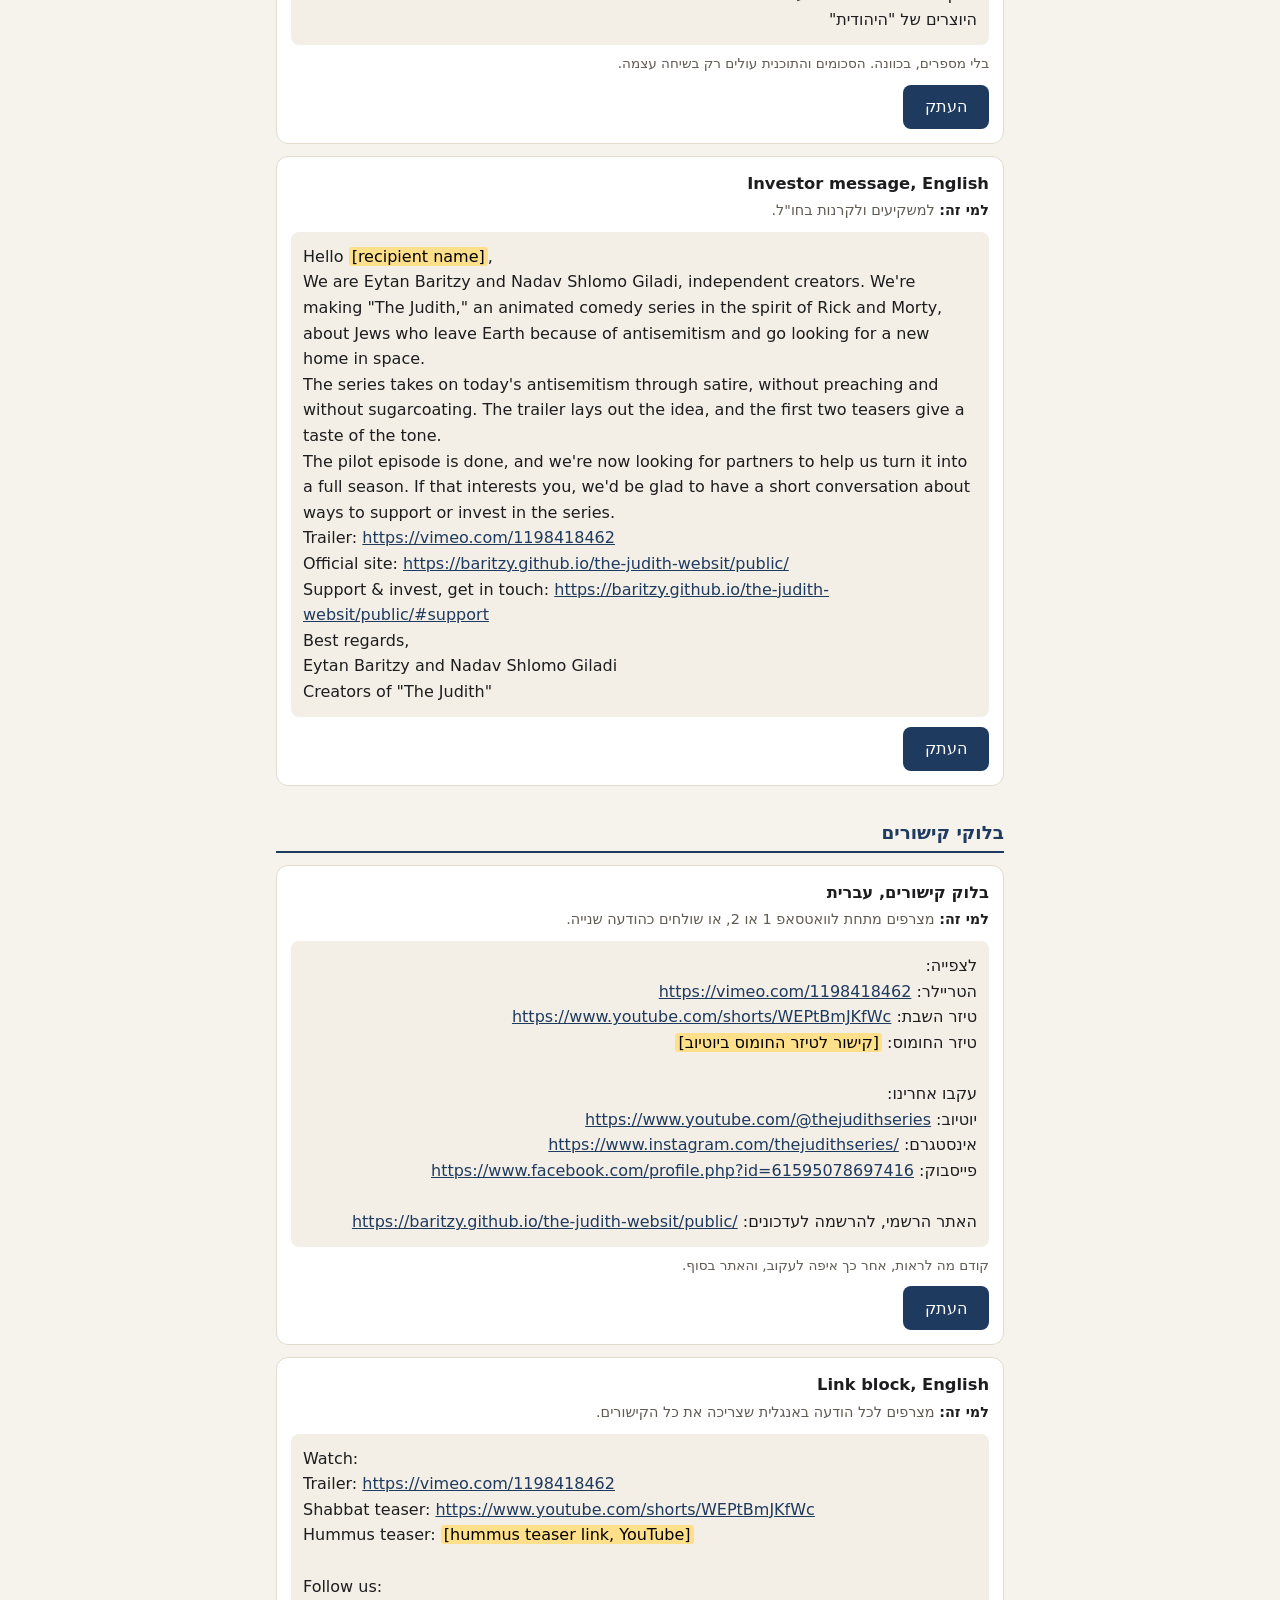
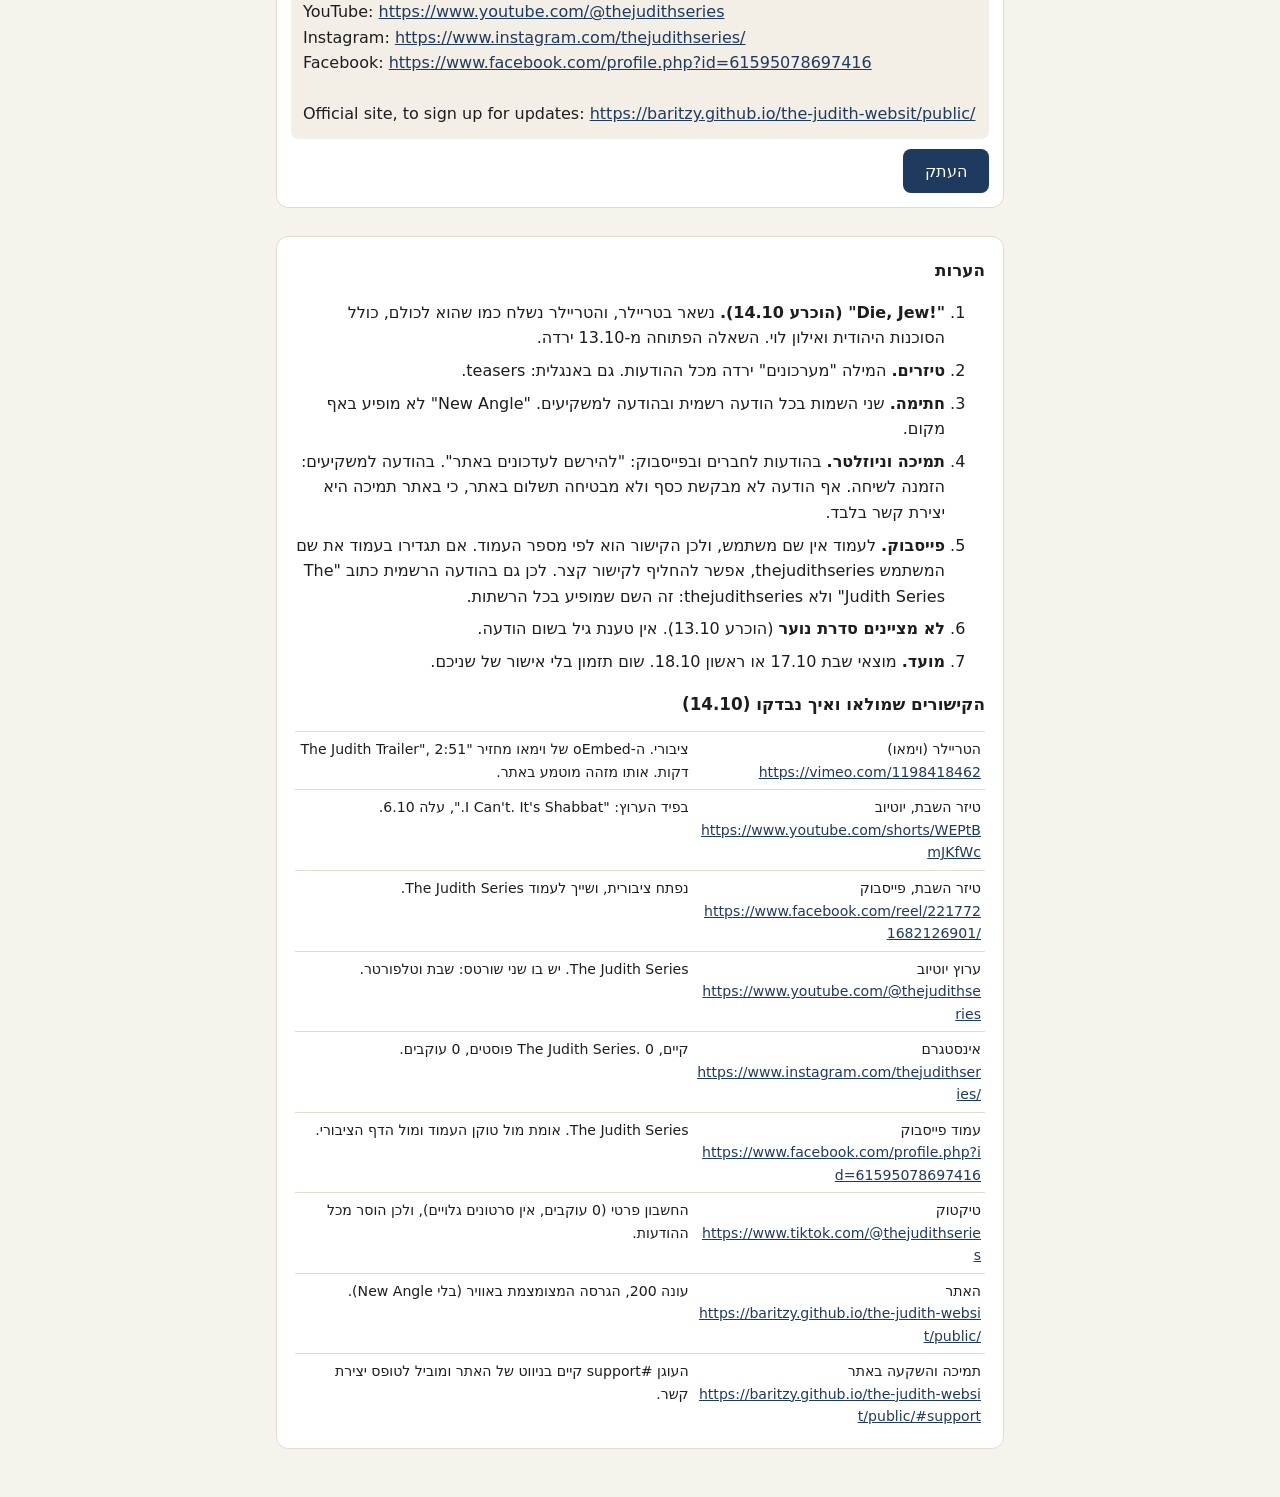
==== commit f25f7f7e: "היהודית, חבילת הפצה 14.10: טיקטוק פרטי ירד מההודעות, האתר המצומצם באוויר, קישור #support להודעת המשק" ====
--- a/judith-pack-14-10/index.html
+++ b/judith-pack-14-10/index.html
@@ -44,7 +44,7 @@
 <li><b>חוסם השקה: טיזר החומוס עוד לא עלה.</b> "מי אכל לי את החומוס?" (טיזר 4) לא נמצא בערוץ היוטיוב ולא בעמוד הפייסבוק (נבדק 14.10). כל ההודעות מדברות על "שני הטיזרים הראשונים (שבת וחומוס)". צריך להעלות אותו לפני ההשקה ולהדביק את הקישורים במקום הסוגריים המרובעים.</li>
 <li><b>אינסטגרם ריק.</b> החשבון קיים, אבל אין בו אף פוסט ואף עוקב (נבדק 14.10). מי שילחץ על הקישור יגיע לחשבון ריק. או שמעלים לשם את הטריילר ואת שני הטיזרים לפני ההשקה, או שמוחקים את שורת האינסטגרם מבלוקי הקישורים.</li>
 <li><b>הטריילר נמצא רק בוימאו.</b> הוא ציבורי ועובד, והוא אותו טריילר שמוטמע באתר (הועלה לוימאו ב-4 ביוני). בערוץ היוטיוב אין טריילר. אם יש גרסה מאוחרת יותר (אחרי החלפת הקולות באוגוסט), להעלות אותה ולעדכן את הקישור. עדיף גם ליוטיוב, כי שם הערוץ.</li>
-<li><b>האתר עדיין לא עודכן.</b> נכון לבדיקה ב-14.10, הדף הציבורי עדיין מציג את New Angle Studios, את סינופסיס העונה ואת <bdi dir="ltr">"Buy us a coffee"</bdi>. ההודעות כאן כתובות לאתר המצומצם (טריילר, סינופסיס כללי, דמויות, טיזרים, הרשמה לעדכונים, יצירת קשר לתמיכה). לא שולחים לפני שהוא באוויר.</li>
+<li><b>טיקטוק:</b> החשבון פרטי. ברגע שהוא ציבורי מחזירים שורה אחת.</li>
 </ol></section>
 <h2 class="group">חברים בוואטסאפ</h2>
 <section class="card"><h3>וואטסאפ 1: אישית וישירה</h3><p class="who"><b>למי זה:</b> לחברים קרובים ולמשפחה. מצרפים מתחת את בלוק הקישורים בעברית.</p><div class="msg" id="w1" dir="rtl" lang="he">היי,
@@ -77,7 +77,6 @@
 יוטיוב: <a href="https://www.youtube.com/@thejudithseries" target="_blank" rel="noopener" dir="ltr">https://www.youtube.com/@thejudithseries</a>
 אינסטגרם: <a href="https://www.instagram.com/thejudithseries/" target="_blank" rel="noopener" dir="ltr">https://www.instagram.com/thejudithseries/</a>
 פייסבוק: <a href="https://www.facebook.com/profile.php?id=61595078697416" target="_blank" rel="noopener" dir="ltr">https://www.facebook.com/profile.php?id=61595078697416</a>
-טיקטוק: <a href="https://www.tiktok.com/@thejudithseries" target="_blank" rel="noopener" dir="ltr">https://www.tiktok.com/@thejudithseries</a>
 האתר הרשמי, להרשמה לעדכונים: <a href="https://baritzy.github.io/the-judith-websit/public/" target="_blank" rel="noopener" dir="ltr">https://baritzy.github.io/the-judith-websit/public/</a></div>
 <p class="note">הקישור הראשון בפוסט קובע את התצוגה המקדימה, ולכן הטריילר ראשון.</p>
 <button onclick="cp('fb_he',this)">העתק</button></section>
@@ -93,7 +92,6 @@
 YouTube: <a href="https://www.youtube.com/@thejudithseries" target="_blank" rel="noopener" dir="ltr">https://www.youtube.com/@thejudithseries</a>
 Instagram: <a href="https://www.instagram.com/thejudithseries/" target="_blank" rel="noopener" dir="ltr">https://www.instagram.com/thejudithseries/</a>
 Facebook: <a href="https://www.facebook.com/profile.php?id=61595078697416" target="_blank" rel="noopener" dir="ltr">https://www.facebook.com/profile.php?id=61595078697416</a>
-TikTok: <a href="https://www.tiktok.com/@thejudithseries" target="_blank" rel="noopener" dir="ltr">https://www.tiktok.com/@thejudithseries</a>
 Official site, to sign up for updates: <a href="https://baritzy.github.io/the-judith-websit/public/" target="_blank" rel="noopener" dir="ltr">https://baritzy.github.io/the-judith-websit/public/</a></div>
 <button onclick="cp('fb_en',this)">העתק</button></section>
 <h2 class="group">גורמים רשמיים ומשפיענים</h2>
@@ -103,7 +101,7 @@
 נשמח אם תצפו, ואם זה מדבר אליכם, תשתפו עם הקהל שלכם או תחברו אותנו לאנשים שיכולים לקדם את הפרויקט. נשמח גם לשיחה קצרה, מתי שנוח לכם.
 הטריילר: <a href="https://vimeo.com/1198418462" target="_blank" rel="noopener" dir="ltr">https://vimeo.com/1198418462</a>
 האתר הרשמי: <a href="https://baritzy.github.io/the-judith-websit/public/" target="_blank" rel="noopener" dir="ltr">https://baritzy.github.io/the-judith-websit/public/</a>
-הערוצים שלנו: יוטיוב, אינסטגרם, פייסבוק וטיקטוק, בכולם The Judith Series
+הערוצים שלנו: יוטיוב, אינסטגרם ופייסבוק, בכולם The Judith Series
 בברכה,
 איתן בריצי ונדב שלמה גלעדי
 היוצרים של "היהודית"</div>
@@ -115,7 +113,7 @@
 We'd be glad if you watched, and if it speaks to you, shared it with your audience or connected us with people who can help the project grow. We'd also welcome a short call whenever suits you.
 Trailer: <a href="https://vimeo.com/1198418462" target="_blank" rel="noopener" dir="ltr">https://vimeo.com/1198418462</a>
 Official site: <a href="https://baritzy.github.io/the-judith-websit/public/" target="_blank" rel="noopener" dir="ltr">https://baritzy.github.io/the-judith-websit/public/</a>
-Our channels: YouTube, Instagram, Facebook and TikTok, all under The Judith Series
+Our channels: YouTube, Instagram and Facebook, all under The Judith Series
 Best regards,
 Eytan Baritzy and Nadav Shlomo Giladi
 Creators of "The Judith"</div>
@@ -127,6 +125,7 @@
 פרק הפיילוט כבר מוכן, ועכשיו אנחנו מחפשים שותפים שיעזרו לנו להפוך אותו לעונה שלמה. אם זה מעניין אתכם, נשמח לשיחה קצרה על דרכים לתמוך בסדרה או להשקיע בה.
 הטריילר: <a href="https://vimeo.com/1198418462" target="_blank" rel="noopener" dir="ltr">https://vimeo.com/1198418462</a>
 האתר הרשמי: <a href="https://baritzy.github.io/the-judith-websit/public/" target="_blank" rel="noopener" dir="ltr">https://baritzy.github.io/the-judith-websit/public/</a>
+תמיכה והשקעה, יצירת קשר: <a href="https://baritzy.github.io/the-judith-websit/public/#support" target="_blank" rel="noopener" dir="ltr">https://baritzy.github.io/the-judith-websit/public/#support</a>
 בברכה,
 איתן בריצי ונדב שלמה גלעדי
 היוצרים של "היהודית"</div>
@@ -138,6 +137,7 @@
 The pilot episode is done, and we're now looking for partners to help us turn it into a full season. If that interests you, we'd be glad to have a short conversation about ways to support or invest in the series.
 Trailer: <a href="https://vimeo.com/1198418462" target="_blank" rel="noopener" dir="ltr">https://vimeo.com/1198418462</a>
 Official site: <a href="https://baritzy.github.io/the-judith-websit/public/" target="_blank" rel="noopener" dir="ltr">https://baritzy.github.io/the-judith-websit/public/</a>
+Support &amp; invest, get in touch: <a href="https://baritzy.github.io/the-judith-websit/public/#support" target="_blank" rel="noopener" dir="ltr">https://baritzy.github.io/the-judith-websit/public/#support</a>
 Best regards,
 Eytan Baritzy and Nadav Shlomo Giladi
 Creators of "The Judith"</div>
@@ -152,7 +152,6 @@
 יוטיוב: <a href="https://www.youtube.com/@thejudithseries" target="_blank" rel="noopener" dir="ltr">https://www.youtube.com/@thejudithseries</a>
 אינסטגרם: <a href="https://www.instagram.com/thejudithseries/" target="_blank" rel="noopener" dir="ltr">https://www.instagram.com/thejudithseries/</a>
 פייסבוק: <a href="https://www.facebook.com/profile.php?id=61595078697416" target="_blank" rel="noopener" dir="ltr">https://www.facebook.com/profile.php?id=61595078697416</a>
-טיקטוק: <a href="https://www.tiktok.com/@thejudithseries" target="_blank" rel="noopener" dir="ltr">https://www.tiktok.com/@thejudithseries</a>
 
 האתר הרשמי, להרשמה לעדכונים: <a href="https://baritzy.github.io/the-judith-websit/public/" target="_blank" rel="noopener" dir="ltr">https://baritzy.github.io/the-judith-websit/public/</a></div>
 <p class="note">קודם מה לראות, אחר כך איפה לעקוב, והאתר בסוף.</p>
@@ -166,7 +165,6 @@
 YouTube: <a href="https://www.youtube.com/@thejudithseries" target="_blank" rel="noopener" dir="ltr">https://www.youtube.com/@thejudithseries</a>
 Instagram: <a href="https://www.instagram.com/thejudithseries/" target="_blank" rel="noopener" dir="ltr">https://www.instagram.com/thejudithseries/</a>
 Facebook: <a href="https://www.facebook.com/profile.php?id=61595078697416" target="_blank" rel="noopener" dir="ltr">https://www.facebook.com/profile.php?id=61595078697416</a>
-TikTok: <a href="https://www.tiktok.com/@thejudithseries" target="_blank" rel="noopener" dir="ltr">https://www.tiktok.com/@thejudithseries</a>
 
 Official site, to sign up for updates: <a href="https://baritzy.github.io/the-judith-websit/public/" target="_blank" rel="noopener" dir="ltr">https://baritzy.github.io/the-judith-websit/public/</a></div>
 <button onclick="cp('lb_en',this)">העתק</button></section>
@@ -175,7 +173,7 @@
 <li><b>טיזרים.</b> המילה "מערכונים" ירדה מכל ההודעות. גם באנגלית: teasers.</li>
 <li><b>חתימה.</b> שני השמות בכל הודעה רשמית ובהודעה למשקיעים. "New Angle" לא מופיע באף מקום.</li>
 <li><b>תמיכה וניוזלטר.</b> בהודעות לחברים ובפייסבוק: "להירשם לעדכונים באתר". בהודעה למשקיעים: הזמנה לשיחה. אף הודעה לא מבקשת כסף ולא מבטיחה תשלום באתר, כי באתר תמיכה היא יצירת קשר בלבד.</li>
-<li><b>פייסבוק.</b> לעמוד אין שם משתמש, ולכן הקישור הוא לפי מספר העמוד. אם תגדירו בעמוד את שם המשתמש thejudithseries, אפשר להחליף לקישור קצר. לכן גם בהודעה הרשמית כתוב "The Judith Series" ולא thejudithseries: זה השם שמופיע בכל ארבע הרשתות.</li>
+<li><b>פייסבוק.</b> לעמוד אין שם משתמש, ולכן הקישור הוא לפי מספר העמוד. אם תגדירו בעמוד את שם המשתמש thejudithseries, אפשר להחליף לקישור קצר. לכן גם בהודעה הרשמית כתוב "The Judith Series" ולא thejudithseries: זה השם שמופיע בכל הרשתות.</li>
 <li><b>לא מציינים סדרת נוער</b> (הוכרע 13.10). אין טענת גיל בשום הודעה.</li>
 <li><b>מועד.</b> מוצאי שבת 17.10 או ראשון 18.10. שום תזמון בלי אישור של שניכם.</li>
 </ol><h2>הקישורים שמולאו ואיך נבדקו (14.10)</h2><table>
@@ -185,8 +183,9 @@
 <tr><td>ערוץ יוטיוב<br><a href="https://www.youtube.com/@thejudithseries" target="_blank" rel="noopener" dir="ltr">https://www.youtube.com/@thejudithseries</a></td><td>The Judith Series. יש בו שני שורטס: שבת וטלפורטר.</td></tr>
 <tr><td>אינסטגרם<br><a href="https://www.instagram.com/thejudithseries/" target="_blank" rel="noopener" dir="ltr">https://www.instagram.com/thejudithseries/</a></td><td>קיים, The Judith Series. 0 פוסטים, 0 עוקבים.</td></tr>
 <tr><td>עמוד פייסבוק<br><a href="https://www.facebook.com/profile.php?id=61595078697416" target="_blank" rel="noopener" dir="ltr">https://www.facebook.com/profile.php?id=61595078697416</a></td><td>The Judith Series. אומת מול טוקן העמוד ומול הדף הציבורי.</td></tr>
-<tr><td>טיקטוק<br><a href="https://www.tiktok.com/@thejudithseries" target="_blank" rel="noopener" dir="ltr">https://www.tiktok.com/@thejudithseries</a></td><td>קיים, @thejudithseries (התצוגה המקדימה של טיקטוק מחזירה את השם).</td></tr>
-<tr><td>האתר<br><a href="https://baritzy.github.io/the-judith-websit/public/" target="_blank" rel="noopener" dir="ltr">https://baritzy.github.io/the-judith-websit/public/</a></td><td>עונה 200. עוד לא בגרסה המצומצמת.</td></tr>
+<tr><td>טיקטוק<br><a href="https://www.tiktok.com/@thejudithseries" target="_blank" rel="noopener" dir="ltr">https://www.tiktok.com/@thejudithseries</a></td><td>החשבון פרטי (0 עוקבים, אין סרטונים גלויים), ולכן הוסר מכל ההודעות.</td></tr>
+<tr><td>האתר<br><a href="https://baritzy.github.io/the-judith-websit/public/" target="_blank" rel="noopener" dir="ltr">https://baritzy.github.io/the-judith-websit/public/</a></td><td>עונה 200, הגרסה המצומצמת באוויר (בלי New Angle).</td></tr>
+<tr><td>תמיכה והשקעה באתר<br><a href="https://baritzy.github.io/the-judith-websit/public/#support" target="_blank" rel="noopener" dir="ltr">https://baritzy.github.io/the-judith-websit/public/#support</a></td><td>העוגן #support קיים בניווט של האתר ומוביל לטופס יצירת קשר.</td></tr>
 </table></section></main><script>function cp(id,b){var t=document.getElementById(id).innerText;function ok(){b.textContent="הועתק";b.className="ok";setTimeout(function(){b.textContent="העתק";b.className=""},1500)}
 function fb(){var a=document.createElement("textarea");a.value=t;document.body.appendChild(a);a.select();try{document.execCommand("copy");ok()}catch(e){}document.body.removeChild(a)}
 if(navigator.clipboard&&navigator.clipboard.writeText){navigator.clipboard.writeText(t).then(ok,fb)}else fb()}</script></body></html>
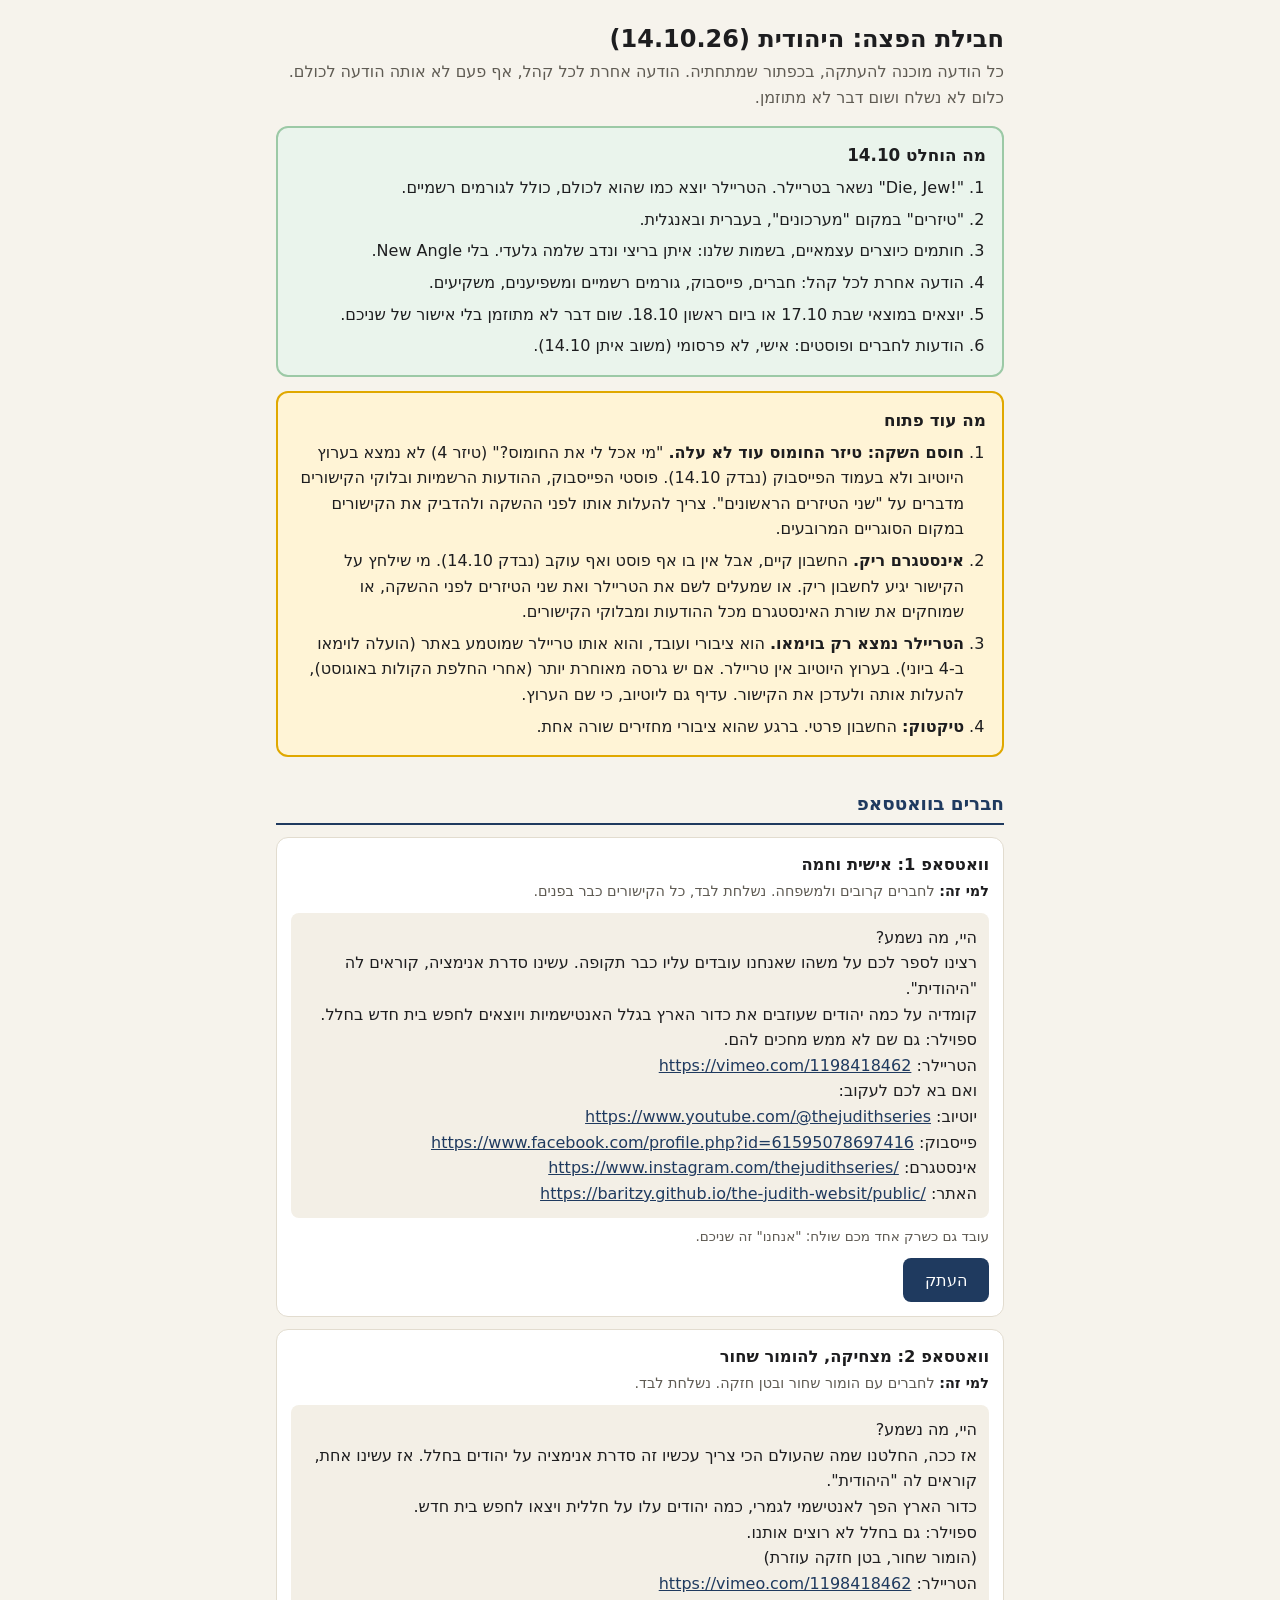
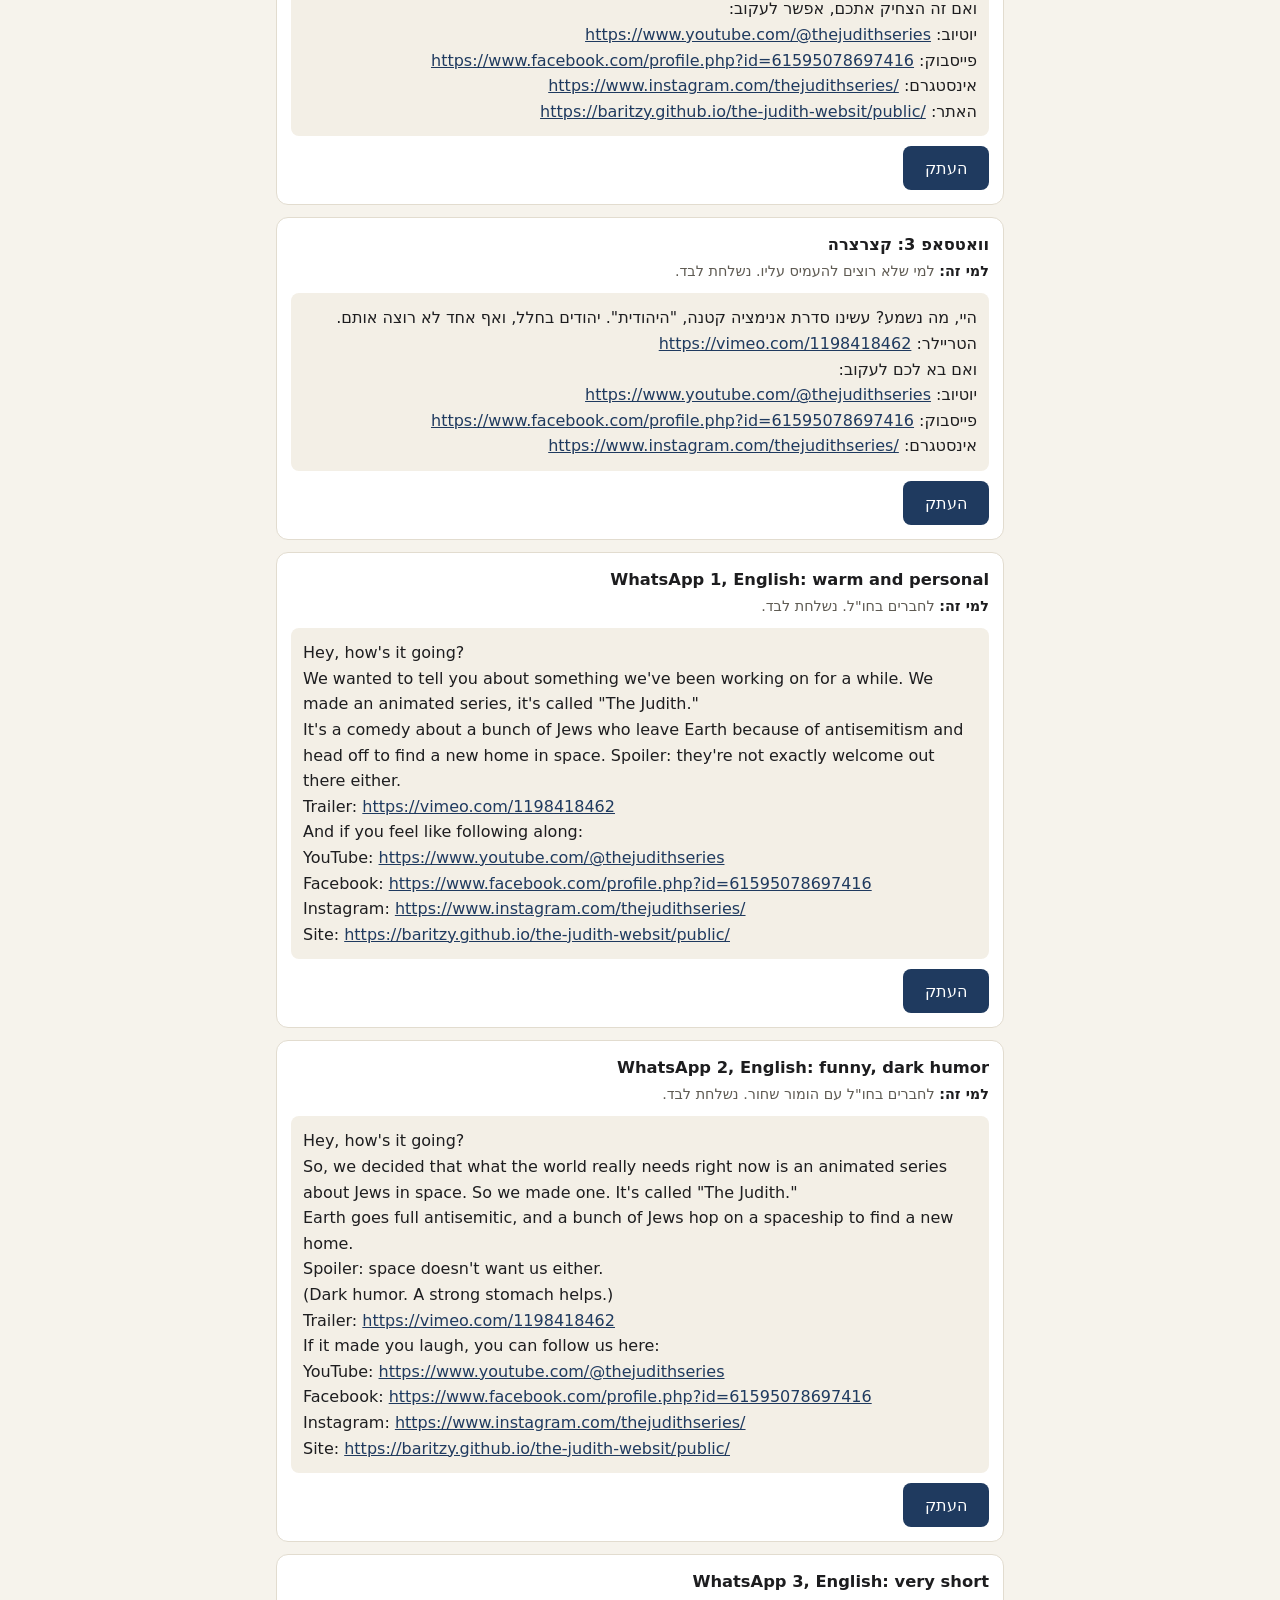
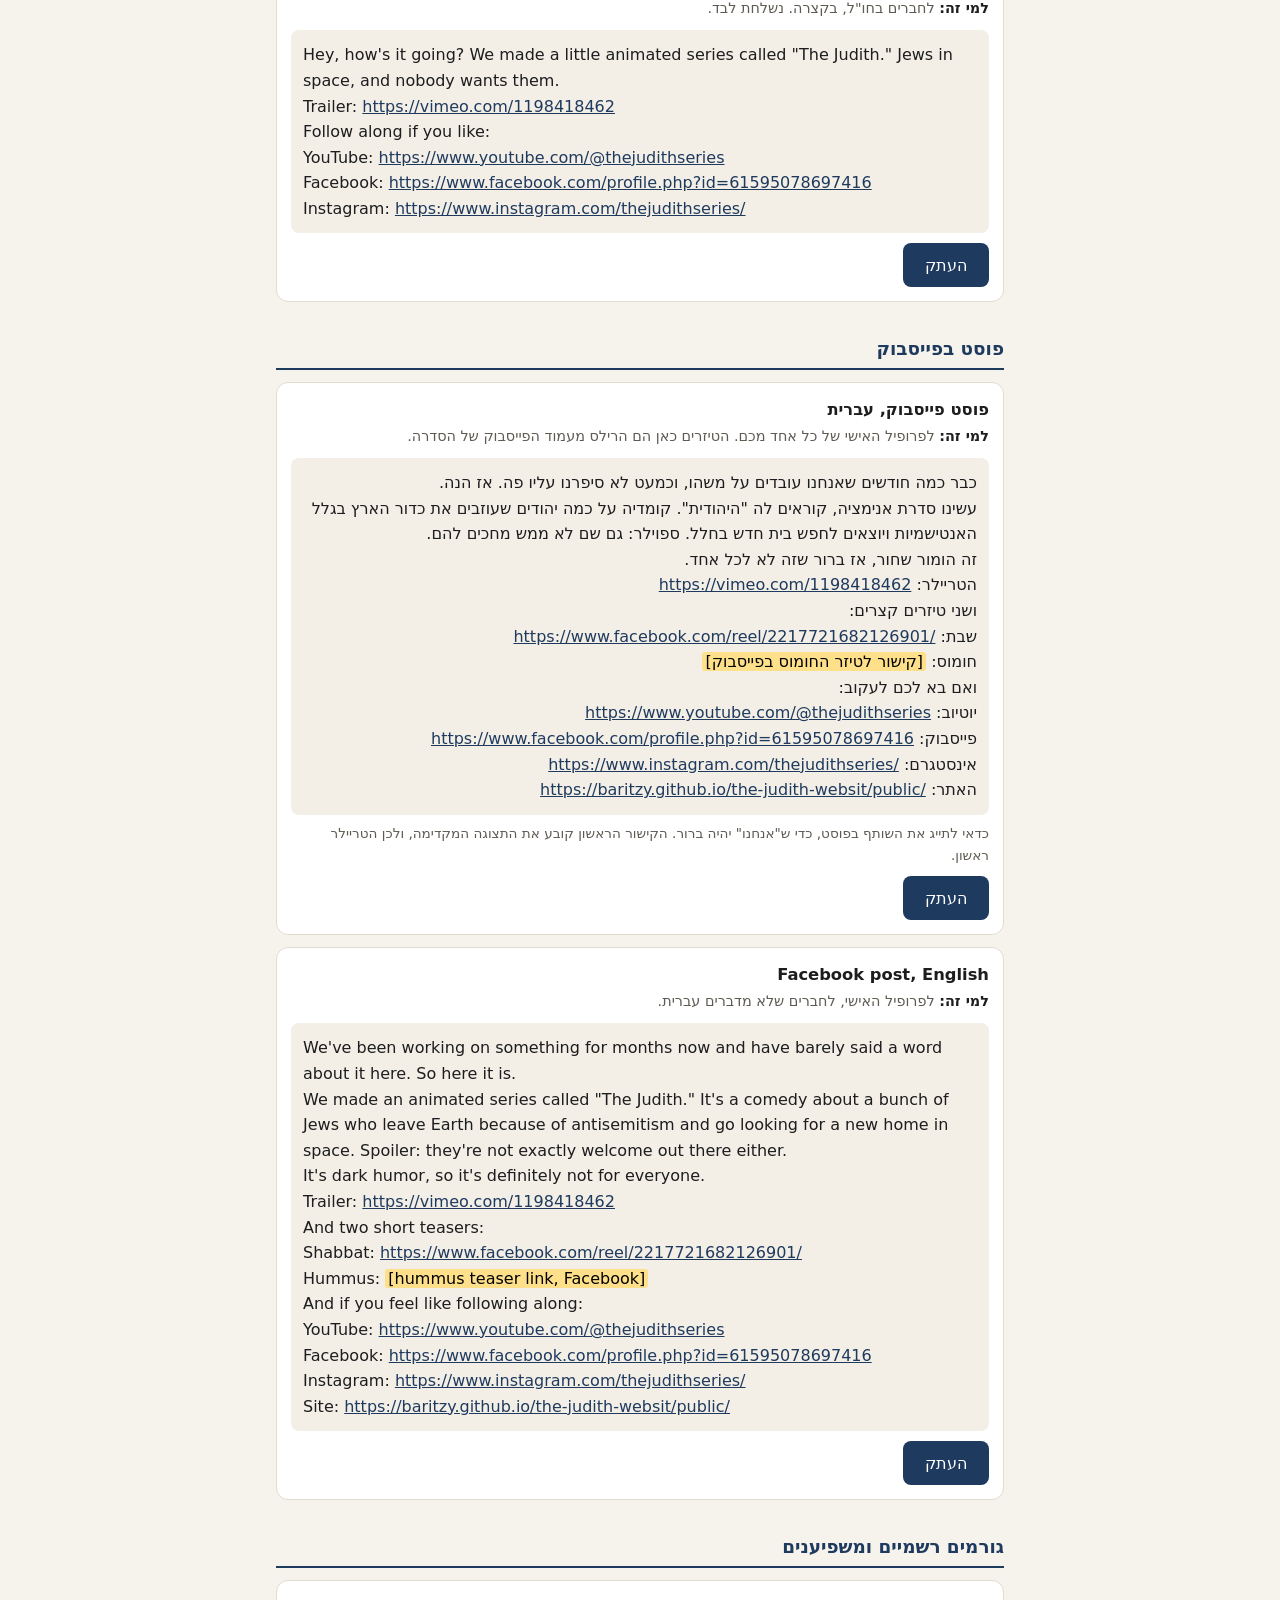
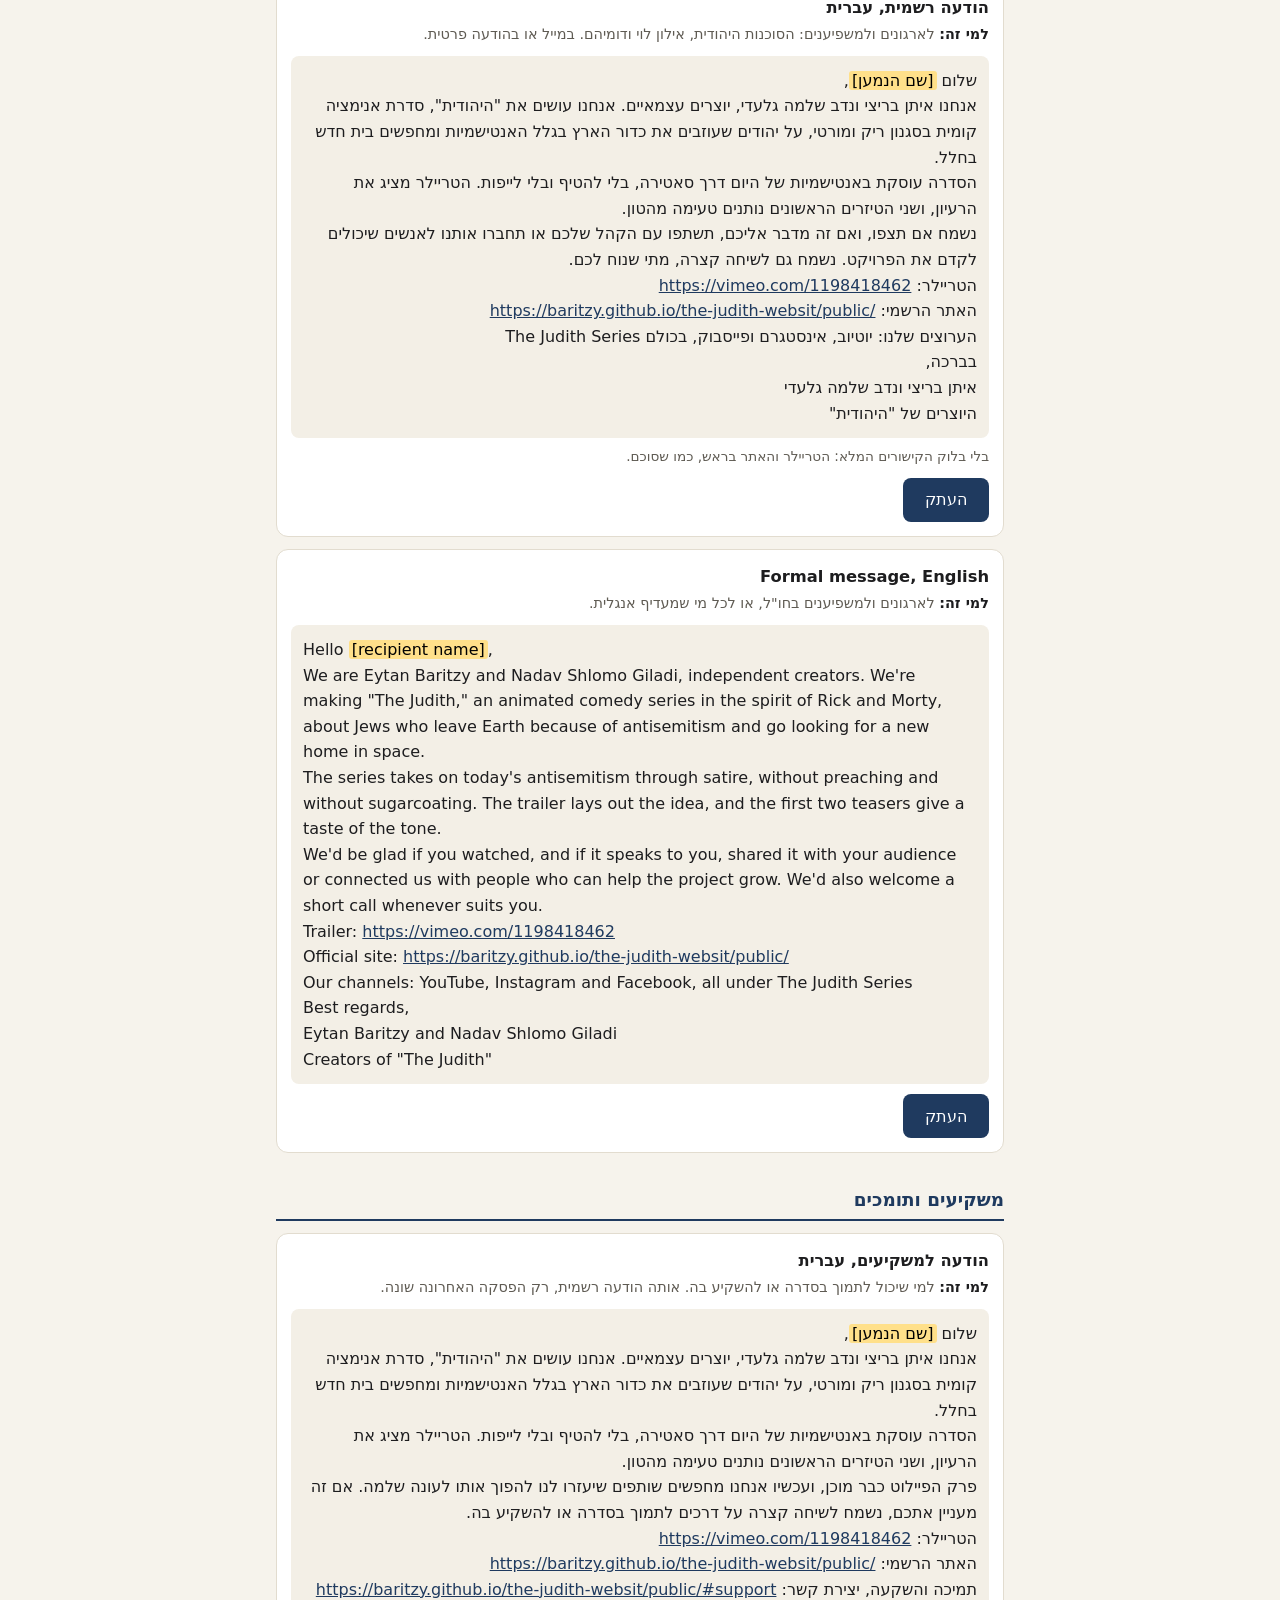
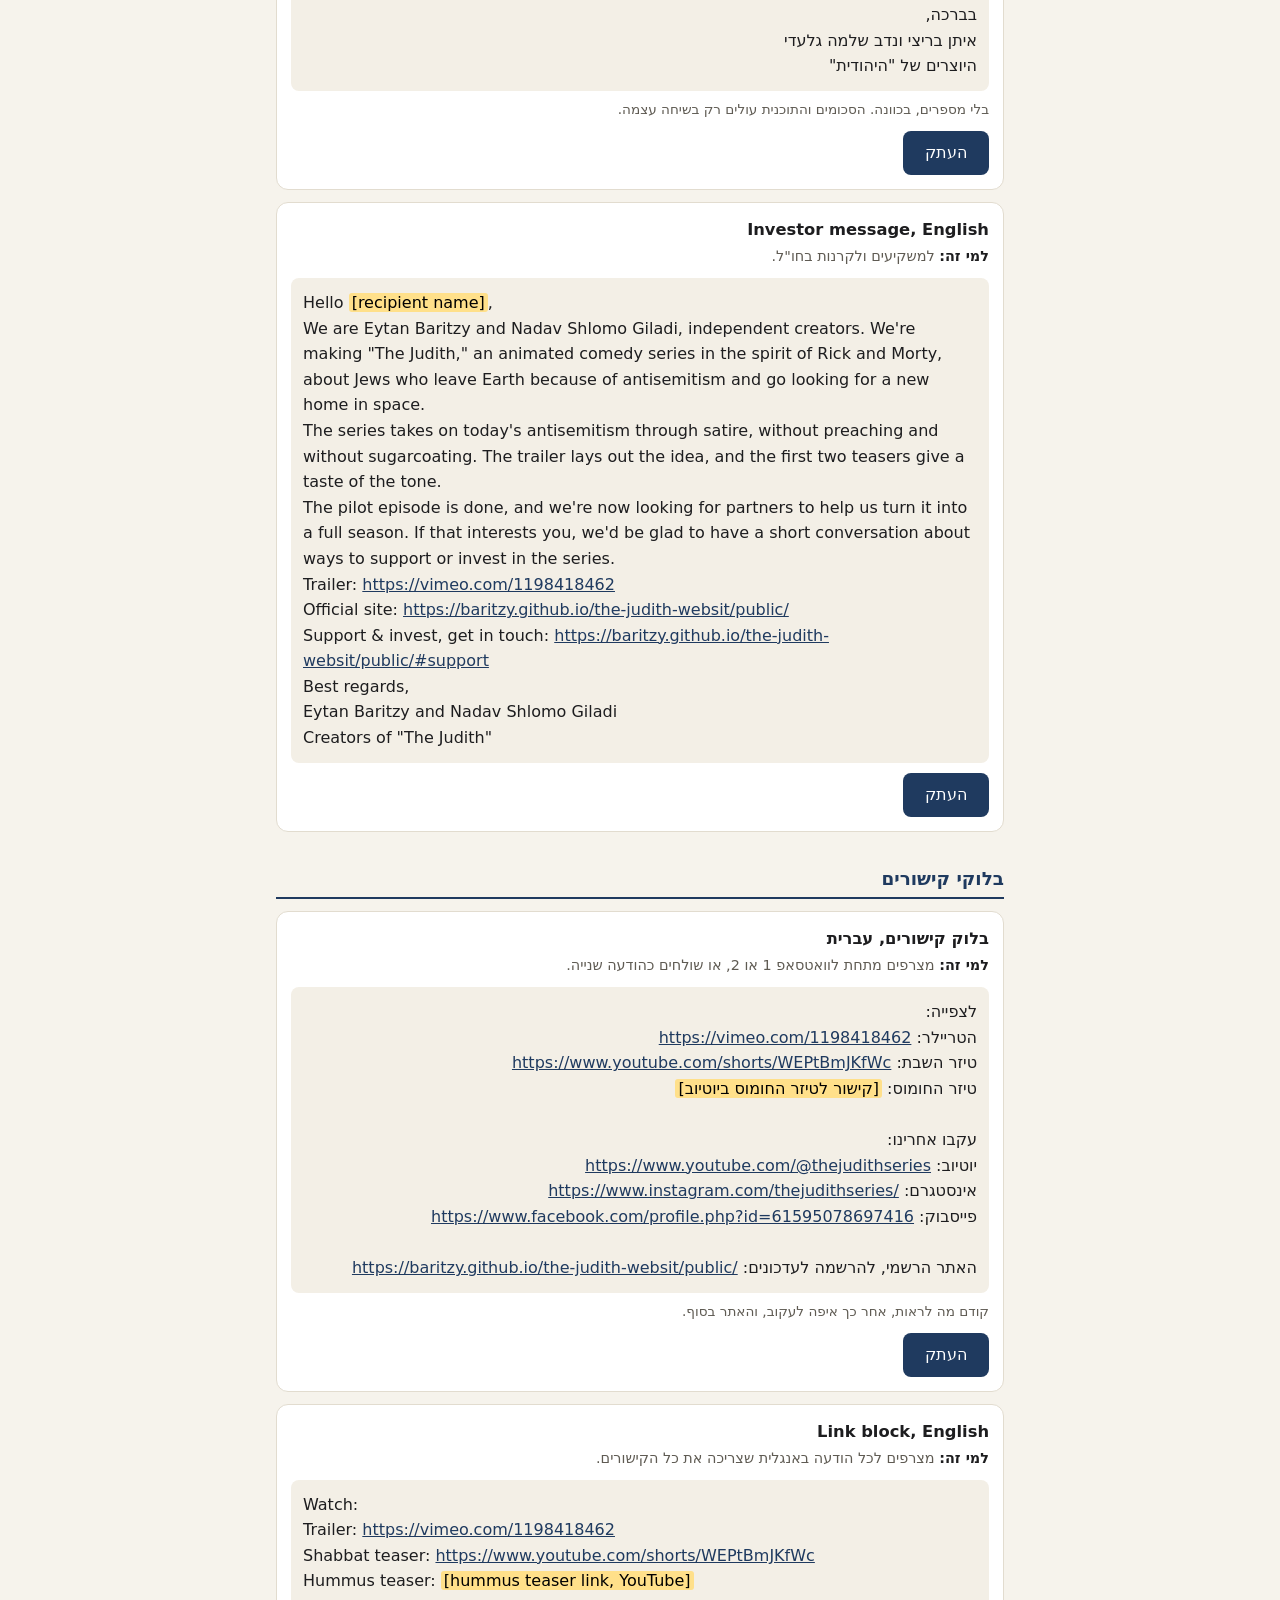
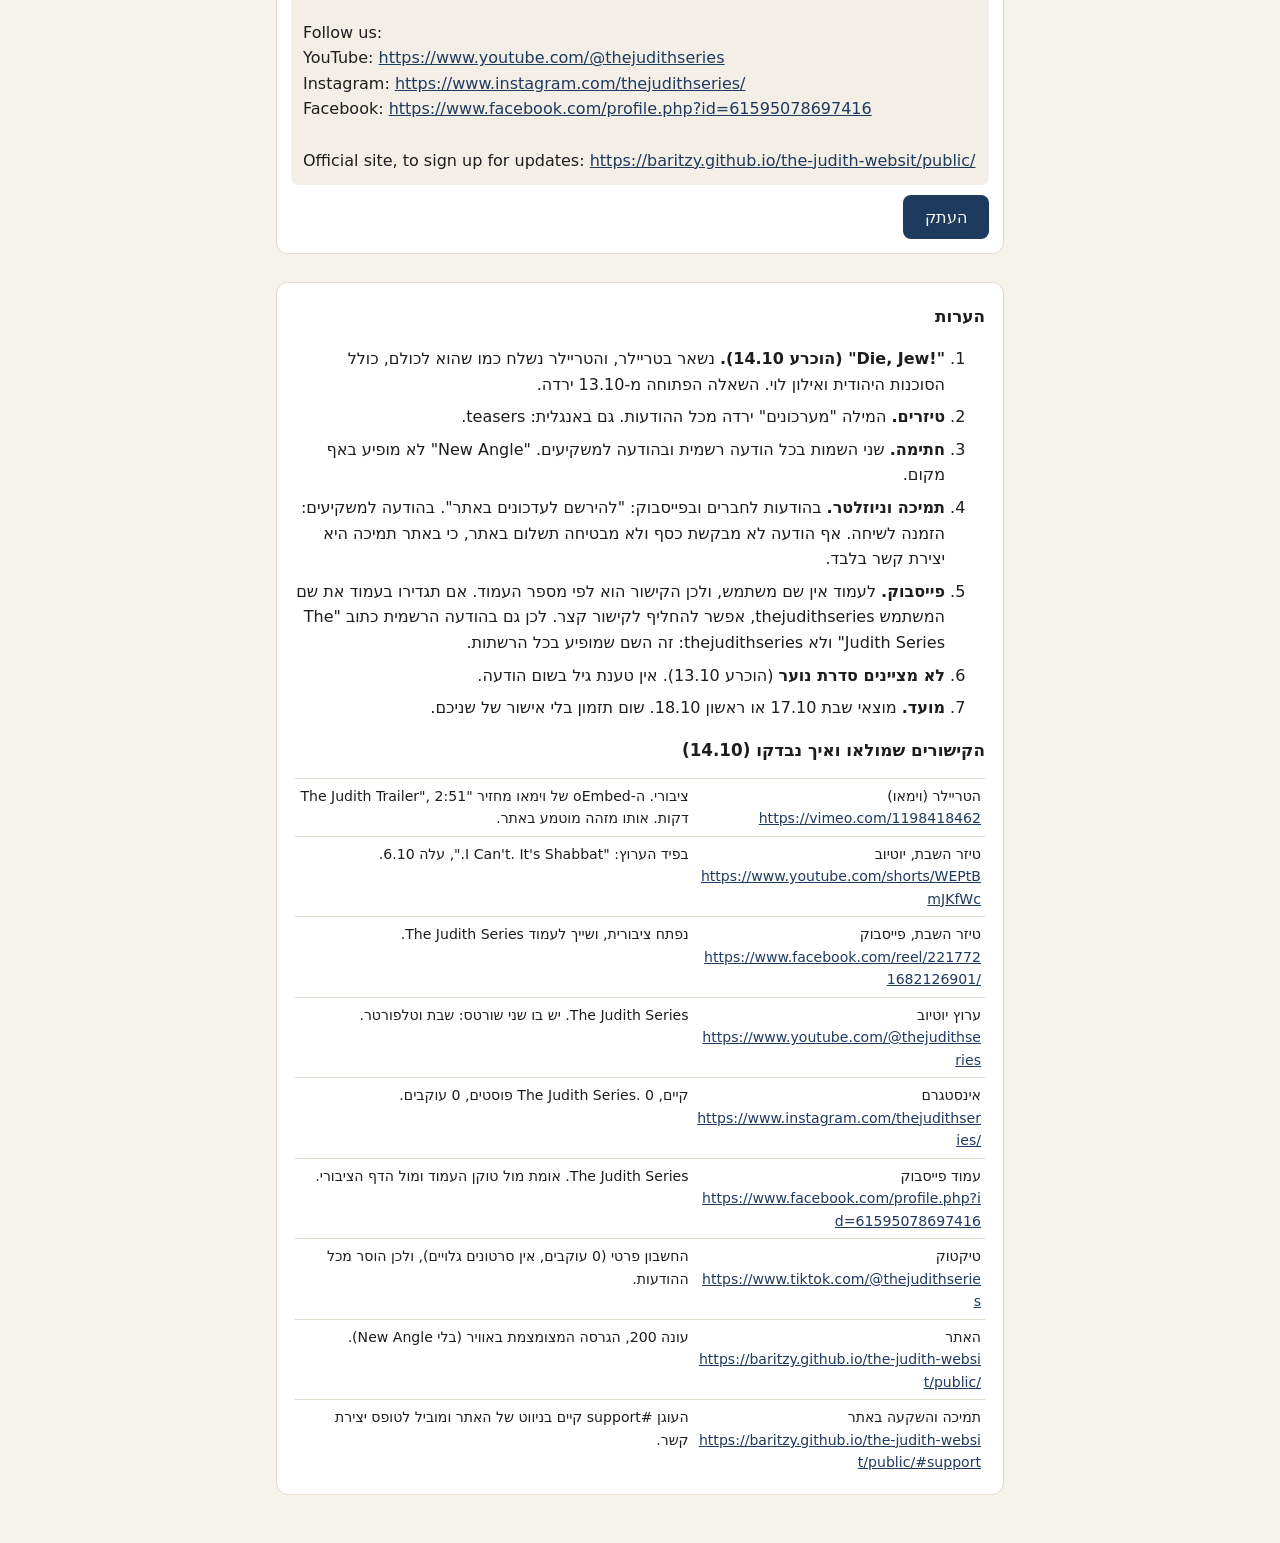
==== commit cc6ff7c1: "היהודית, חבילת הפצה 14.10: הודעות לחברים ופוסטים בטון אישי, גרסאות וואטסאפ באנגלית, קישורים בתוך כל " ====
--- a/judith-pack-14-10/index.html
+++ b/judith-pack-14-10/index.html
@@ -40,59 +40,100 @@
 <li>חותמים כיוצרים עצמאיים, בשמות שלנו: איתן בריצי ונדב שלמה גלעדי. בלי New Angle.</li>
 <li>הודעה אחרת לכל קהל: חברים, פייסבוק, גורמים רשמיים ומשפיענים, משקיעים.</li>
 <li>יוצאים במוצאי שבת 17.10 או ביום ראשון 18.10. שום דבר לא מתוזמן בלי אישור של שניכם.</li>
+<li>הודעות לחברים ופוסטים: אישי, לא פרסומי (משוב איתן 14.10).</li>
 </ol></section><section class="box open"><h2>מה עוד פתוח</h2><ol>
-<li><b>חוסם השקה: טיזר החומוס עוד לא עלה.</b> "מי אכל לי את החומוס?" (טיזר 4) לא נמצא בערוץ היוטיוב ולא בעמוד הפייסבוק (נבדק 14.10). כל ההודעות מדברות על "שני הטיזרים הראשונים (שבת וחומוס)". צריך להעלות אותו לפני ההשקה ולהדביק את הקישורים במקום הסוגריים המרובעים.</li>
-<li><b>אינסטגרם ריק.</b> החשבון קיים, אבל אין בו אף פוסט ואף עוקב (נבדק 14.10). מי שילחץ על הקישור יגיע לחשבון ריק. או שמעלים לשם את הטריילר ואת שני הטיזרים לפני ההשקה, או שמוחקים את שורת האינסטגרם מבלוקי הקישורים.</li>
+<li><b>חוסם השקה: טיזר החומוס עוד לא עלה.</b> "מי אכל לי את החומוס?" (טיזר 4) לא נמצא בערוץ היוטיוב ולא בעמוד הפייסבוק (נבדק 14.10). פוסטי הפייסבוק, ההודעות הרשמיות ובלוקי הקישורים מדברים על "שני הטיזרים הראשונים". צריך להעלות אותו לפני ההשקה ולהדביק את הקישורים במקום הסוגריים המרובעים.</li>
+<li><b>אינסטגרם ריק.</b> החשבון קיים, אבל אין בו אף פוסט ואף עוקב (נבדק 14.10). מי שילחץ על הקישור יגיע לחשבון ריק. או שמעלים לשם את הטריילר ואת שני הטיזרים לפני ההשקה, או שמוחקים את שורת האינסטגרם מכל ההודעות ומבלוקי הקישורים.</li>
 <li><b>הטריילר נמצא רק בוימאו.</b> הוא ציבורי ועובד, והוא אותו טריילר שמוטמע באתר (הועלה לוימאו ב-4 ביוני). בערוץ היוטיוב אין טריילר. אם יש גרסה מאוחרת יותר (אחרי החלפת הקולות באוגוסט), להעלות אותה ולעדכן את הקישור. עדיף גם ליוטיוב, כי שם הערוץ.</li>
 <li><b>טיקטוק:</b> החשבון פרטי. ברגע שהוא ציבורי מחזירים שורה אחת.</li>
 </ol></section>
 <h2 class="group">חברים בוואטסאפ</h2>
-<section class="card"><h3>וואטסאפ 1: אישית וישירה</h3><p class="who"><b>למי זה:</b> לחברים קרובים ולמשפחה. מצרפים מתחת את בלוק הקישורים בעברית.</p><div class="msg" id="w1" dir="rtl" lang="he">היי,
-עשינו סדרת אנימציה קומית חדשה, "היהודית". בסגנון ריק ומורטי ופמילי גאי: יהודים עוזבים את כדור הארץ בגלל האנטישמיות ויוצאים לחלל לחפש בית חדש. ספוילר: גם שם אף אחד לא רוצה אותם.
-הטריילר כאן: <a href="https://vimeo.com/1198418462" target="_blank" rel="noopener" dir="ltr">https://vimeo.com/1198418462</a>
-ושני הטיזרים הראשונים (שבת וחומוס) כבר בערוצים, הקישורים למטה.
-אם זה הצחיק אתכם, נשמח מאוד שתשתפו ותעבירו הלאה. ואם בא לכם לעזור עוד קצת: תעקבו אחרינו, תעשו לייק ותירשמו לעדכונים באתר. זה באמת עושה לנו הרבה.</div>
+<section class="card"><h3>וואטסאפ 1: אישית וחמה</h3><p class="who"><b>למי זה:</b> לחברים קרובים ולמשפחה. נשלחת לבד, כל הקישורים כבר בפנים.</p><div class="msg" id="w1" dir="rtl" lang="he">היי, מה נשמע?
+רצינו לספר לכם על משהו שאנחנו עובדים עליו כבר תקופה. עשינו סדרת אנימציה, קוראים לה "היהודית".
+קומדיה על כמה יהודים שעוזבים את כדור הארץ בגלל האנטישמיות ויוצאים לחפש בית חדש בחלל. ספוילר: גם שם לא ממש מחכים להם.
+הטריילר: <a href="https://vimeo.com/1198418462" target="_blank" rel="noopener" dir="ltr">https://vimeo.com/1198418462</a>
+ואם בא לכם לעקוב:
+יוטיוב: <a href="https://www.youtube.com/@thejudithseries" target="_blank" rel="noopener" dir="ltr">https://www.youtube.com/@thejudithseries</a>
+פייסבוק: <a href="https://www.facebook.com/profile.php?id=61595078697416" target="_blank" rel="noopener" dir="ltr">https://www.facebook.com/profile.php?id=61595078697416</a>
+אינסטגרם: <a href="https://www.instagram.com/thejudithseries/" target="_blank" rel="noopener" dir="ltr">https://www.instagram.com/thejudithseries/</a>
+האתר: <a href="https://baritzy.github.io/the-judith-websit/public/" target="_blank" rel="noopener" dir="ltr">https://baritzy.github.io/the-judith-websit/public/</a></div>
 <p class="note">עובד גם כשרק אחד מכם שולח: &quot;אנחנו&quot; זה שניכם.</p>
 <button onclick="cp('w1',this)">העתק</button></section>
-<section class="card"><h3>וואטסאפ 2: מצחיקה, על הפרמיסה</h3><p class="who"><b>למי זה:</b> לחברים עם הומור שחור. מצרפים מתחת את בלוק הקישורים בעברית.</p><div class="msg" id="w2" dir="rtl" lang="he">אחרי שכדור הארץ הפך לאנטישמי לגמרי, כמה יהודים עלו על חללית ויצאו לחפש בית חדש.
-ספוילר: גם בחלל לא ממש רוצים אותנו.
-קוראים לזה "היהודית", זו הסדרה שלנו, והטריילר בחוץ: <a href="https://vimeo.com/1198418462" target="_blank" rel="noopener" dir="ltr">https://vimeo.com/1198418462</a>
-שני טיזרים כבר בערוצים, הקישורים למטה.
-יש לכם הומור שחור ובטן חזקה? תעבירו הלאה. ואם בא לכם לפרגן, תעקבו אחרינו. זה עושה לנו את היום.</div>
+<section class="card"><h3>וואטסאפ 2: מצחיקה, להומור שחור</h3><p class="who"><b>למי זה:</b> לחברים עם הומור שחור ובטן חזקה. נשלחת לבד.</p><div class="msg" id="w2" dir="rtl" lang="he">היי, מה נשמע?
+אז ככה, החלטנו שמה שהעולם הכי צריך עכשיו זה סדרת אנימציה על יהודים בחלל. אז עשינו אחת, קוראים לה "היהודית".
+כדור הארץ הפך לאנטישמי לגמרי, כמה יהודים עלו על חללית ויצאו לחפש בית חדש.
+ספוילר: גם בחלל לא רוצים אותנו.
+(הומור שחור, בטן חזקה עוזרת)
+הטריילר: <a href="https://vimeo.com/1198418462" target="_blank" rel="noopener" dir="ltr">https://vimeo.com/1198418462</a>
+ואם זה הצחיק אתכם, אפשר לעקוב:
+יוטיוב: <a href="https://www.youtube.com/@thejudithseries" target="_blank" rel="noopener" dir="ltr">https://www.youtube.com/@thejudithseries</a>
+פייסבוק: <a href="https://www.facebook.com/profile.php?id=61595078697416" target="_blank" rel="noopener" dir="ltr">https://www.facebook.com/profile.php?id=61595078697416</a>
+אינסטגרם: <a href="https://www.instagram.com/thejudithseries/" target="_blank" rel="noopener" dir="ltr">https://www.instagram.com/thejudithseries/</a>
+האתר: <a href="https://baritzy.github.io/the-judith-websit/public/" target="_blank" rel="noopener" dir="ltr">https://baritzy.github.io/the-judith-websit/public/</a></div>
 <button onclick="cp('w2',this)">העתק</button></section>
-<section class="card"><h3>וואטסאפ 3: קצרצרה</h3><p class="who"><b>למי זה:</b> למי שלא רוצים להעמיס עליו. נשלחת לבד, בלי בלוק הקישורים.</p><div class="msg" id="w3" dir="rtl" lang="he">עשינו סדרת אנימציה, "היהודית": קומדיה על יהודים שברחו מהאנטישמיות של כדור הארץ לחלל.
-הטריילר: <a href="https://vimeo.com/1198418462" target="_blank" rel="noopener" dir="ltr">https://vimeo.com/1198418462</a>
-אהבתם? תשתפו ותעקבו, זו הדרך הכי טובה לעזור לנו.</div>
+<section class="card"><h3>וואטסאפ 3: קצרצרה</h3><p class="who"><b>למי זה:</b> למי שלא רוצים להעמיס עליו. נשלחת לבד.</p><div class="msg" id="w3" dir="rtl" lang="he">היי, מה נשמע? עשינו סדרת אנימציה קטנה, "היהודית". יהודים בחלל, ואף אחד לא רוצה אותם.
+הטריילר: <a href="https://vimeo.com/1198418462" target="_blank" rel="noopener" dir="ltr">https://vimeo.com/1198418462</a>
+ואם בא לכם לעקוב:
+יוטיוב: <a href="https://www.youtube.com/@thejudithseries" target="_blank" rel="noopener" dir="ltr">https://www.youtube.com/@thejudithseries</a>
+פייסבוק: <a href="https://www.facebook.com/profile.php?id=61595078697416" target="_blank" rel="noopener" dir="ltr">https://www.facebook.com/profile.php?id=61595078697416</a>
+אינסטגרם: <a href="https://www.instagram.com/thejudithseries/" target="_blank" rel="noopener" dir="ltr">https://www.instagram.com/thejudithseries/</a></div>
 <button onclick="cp('w3',this)">העתק</button></section>
+<section class="card"><h3>WhatsApp 1, English: warm and personal</h3><p class="who"><b>למי זה:</b> לחברים בחו&quot;ל. נשלחת לבד.</p><div class="msg" id="w1_en" dir="ltr" lang="en">Hey, how's it going?
+We wanted to tell you about something we've been working on for a while. We made an animated series, it's called "The Judith."
+It's a comedy about a bunch of Jews who leave Earth because of antisemitism and head off to find a new home in space. Spoiler: they're not exactly welcome out there either.
+Trailer: <a href="https://vimeo.com/1198418462" target="_blank" rel="noopener" dir="ltr">https://vimeo.com/1198418462</a>
+And if you feel like following along:
+YouTube: <a href="https://www.youtube.com/@thejudithseries" target="_blank" rel="noopener" dir="ltr">https://www.youtube.com/@thejudithseries</a>
+Facebook: <a href="https://www.facebook.com/profile.php?id=61595078697416" target="_blank" rel="noopener" dir="ltr">https://www.facebook.com/profile.php?id=61595078697416</a>
+Instagram: <a href="https://www.instagram.com/thejudithseries/" target="_blank" rel="noopener" dir="ltr">https://www.instagram.com/thejudithseries/</a>
+Site: <a href="https://baritzy.github.io/the-judith-websit/public/" target="_blank" rel="noopener" dir="ltr">https://baritzy.github.io/the-judith-websit/public/</a></div>
+<button onclick="cp('w1_en',this)">העתק</button></section>
+<section class="card"><h3>WhatsApp 2, English: funny, dark humor</h3><p class="who"><b>למי זה:</b> לחברים בחו&quot;ל עם הומור שחור. נשלחת לבד.</p><div class="msg" id="w2_en" dir="ltr" lang="en">Hey, how's it going?
+So, we decided that what the world really needs right now is an animated series about Jews in space. So we made one. It's called "The Judith."
+Earth goes full antisemitic, and a bunch of Jews hop on a spaceship to find a new home.
+Spoiler: space doesn't want us either.
+(Dark humor. A strong stomach helps.)
+Trailer: <a href="https://vimeo.com/1198418462" target="_blank" rel="noopener" dir="ltr">https://vimeo.com/1198418462</a>
+If it made you laugh, you can follow us here:
+YouTube: <a href="https://www.youtube.com/@thejudithseries" target="_blank" rel="noopener" dir="ltr">https://www.youtube.com/@thejudithseries</a>
+Facebook: <a href="https://www.facebook.com/profile.php?id=61595078697416" target="_blank" rel="noopener" dir="ltr">https://www.facebook.com/profile.php?id=61595078697416</a>
+Instagram: <a href="https://www.instagram.com/thejudithseries/" target="_blank" rel="noopener" dir="ltr">https://www.instagram.com/thejudithseries/</a>
+Site: <a href="https://baritzy.github.io/the-judith-websit/public/" target="_blank" rel="noopener" dir="ltr">https://baritzy.github.io/the-judith-websit/public/</a></div>
+<button onclick="cp('w2_en',this)">העתק</button></section>
+<section class="card"><h3>WhatsApp 3, English: very short</h3><p class="who"><b>למי זה:</b> לחברים בחו&quot;ל, בקצרה. נשלחת לבד.</p><div class="msg" id="w3_en" dir="ltr" lang="en">Hey, how's it going? We made a little animated series called "The Judith." Jews in space, and nobody wants them.
+Trailer: <a href="https://vimeo.com/1198418462" target="_blank" rel="noopener" dir="ltr">https://vimeo.com/1198418462</a>
+Follow along if you like:
+YouTube: <a href="https://www.youtube.com/@thejudithseries" target="_blank" rel="noopener" dir="ltr">https://www.youtube.com/@thejudithseries</a>
+Facebook: <a href="https://www.facebook.com/profile.php?id=61595078697416" target="_blank" rel="noopener" dir="ltr">https://www.facebook.com/profile.php?id=61595078697416</a>
+Instagram: <a href="https://www.instagram.com/thejudithseries/" target="_blank" rel="noopener" dir="ltr">https://www.instagram.com/thejudithseries/</a></div>
+<button onclick="cp('w3_en',this)">העתק</button></section>
 <h2 class="group">פוסט בפייסבוק</h2>
-<section class="card"><h3>פוסט פייסבוק, עברית</h3><p class="who"><b>למי זה:</b> לפרופיל האישי של כל אחד מכם. הטיזר כאן הוא הריל מעמוד הפייסבוק של הסדרה.</p><div class="msg" id="fb_he" dir="rtl" lang="he">חברים, יש משהו שרצינו להראות לכם.
-"היהודית" היא סדרת אנימציה קומית חדשה שלנו, בסגנון ריק ומורטי ופמילי גאי. יהודים עוזבים את כדור הארץ בגלל האנטישמיות, עולים על חללית ויוצאים לחפש בית חדש. ספוילר: גם בחלל אף אחד לא רוצה אותם.
-הטריילר בחוץ: <a href="https://vimeo.com/1198418462" target="_blank" rel="noopener" dir="ltr">https://vimeo.com/1198418462</a>
-ושני הטיזרים הראשונים כבר עלו:
+<section class="card"><h3>פוסט פייסבוק, עברית</h3><p class="who"><b>למי זה:</b> לפרופיל האישי של כל אחד מכם. הטיזרים כאן הם הרילס מעמוד הפייסבוק של הסדרה.</p><div class="msg" id="fb_he" dir="rtl" lang="he">כבר כמה חודשים שאנחנו עובדים על משהו, וכמעט לא סיפרנו עליו פה. אז הנה.
+עשינו סדרת אנימציה, קוראים לה "היהודית". קומדיה על כמה יהודים שעוזבים את כדור הארץ בגלל האנטישמיות ויוצאים לחפש בית חדש בחלל. ספוילר: גם שם לא ממש מחכים להם.
+זה הומור שחור, אז ברור שזה לא לכל אחד.
+הטריילר: <a href="https://vimeo.com/1198418462" target="_blank" rel="noopener" dir="ltr">https://vimeo.com/1198418462</a>
+ושני טיזרים קצרים:
 שבת: <a href="https://www.facebook.com/reel/2217721682126901/" target="_blank" rel="noopener" dir="ltr">https://www.facebook.com/reel/2217721682126901/</a>
 חומוס: <mark>[קישור לטיזר החומוס בפייסבוק]</mark>
-מה אנחנו מבקשים: תצפו, תשתפו, תתייגו חבר אחד שצריך את זה, ותעקבו אחרינו. כל שיתוף מקרב אותנו לטיזר הבא.
-
-עקבו אחרינו:
-יוטיוב: <a href="https://www.youtube.com/@thejudithseries" target="_blank" rel="noopener" dir="ltr">https://www.youtube.com/@thejudithseries</a>
-אינסטגרם: <a href="https://www.instagram.com/thejudithseries/" target="_blank" rel="noopener" dir="ltr">https://www.instagram.com/thejudithseries/</a>
-פייסבוק: <a href="https://www.facebook.com/profile.php?id=61595078697416" target="_blank" rel="noopener" dir="ltr">https://www.facebook.com/profile.php?id=61595078697416</a>
-האתר הרשמי, להרשמה לעדכונים: <a href="https://baritzy.github.io/the-judith-websit/public/" target="_blank" rel="noopener" dir="ltr">https://baritzy.github.io/the-judith-websit/public/</a></div>
-<p class="note">הקישור הראשון בפוסט קובע את התצוגה המקדימה, ולכן הטריילר ראשון.</p>
+ואם בא לכם לעקוב:
+יוטיוב: <a href="https://www.youtube.com/@thejudithseries" target="_blank" rel="noopener" dir="ltr">https://www.youtube.com/@thejudithseries</a>
+פייסבוק: <a href="https://www.facebook.com/profile.php?id=61595078697416" target="_blank" rel="noopener" dir="ltr">https://www.facebook.com/profile.php?id=61595078697416</a>
+אינסטגרם: <a href="https://www.instagram.com/thejudithseries/" target="_blank" rel="noopener" dir="ltr">https://www.instagram.com/thejudithseries/</a>
+האתר: <a href="https://baritzy.github.io/the-judith-websit/public/" target="_blank" rel="noopener" dir="ltr">https://baritzy.github.io/the-judith-websit/public/</a></div>
+<p class="note">כדאי לתייג את השותף בפוסט, כדי ש&quot;אנחנו&quot; יהיה ברור. הקישור הראשון קובע את התצוגה המקדימה, ולכן הטריילר ראשון.</p>
 <button onclick="cp('fb_he',this)">העתק</button></section>
-<section class="card"><h3>Facebook post, English</h3><p class="who"><b>למי זה:</b> לפרופיל האישי, לחברים שלא מדברים עברית.</p><div class="msg" id="fb_en" dir="ltr" lang="en">Friends, there's something we've been wanting to show you.
-"The Judith" is our new animated comedy series, in the spirit of Rick and Morty and Family Guy. Jews leave Earth because of antisemitism, board a spaceship and go looking for a new home. Spoiler: out in space, nobody wants them either.
-The trailer is out: <a href="https://vimeo.com/1198418462" target="_blank" rel="noopener" dir="ltr">https://vimeo.com/1198418462</a>
-And the first two teasers are up:
+<section class="card"><h3>Facebook post, English</h3><p class="who"><b>למי זה:</b> לפרופיל האישי, לחברים שלא מדברים עברית.</p><div class="msg" id="fb_en" dir="ltr" lang="en">We've been working on something for months now and have barely said a word about it here. So here it is.
+We made an animated series called "The Judith." It's a comedy about a bunch of Jews who leave Earth because of antisemitism and go looking for a new home in space. Spoiler: they're not exactly welcome out there either.
+It's dark humor, so it's definitely not for everyone.
+Trailer: <a href="https://vimeo.com/1198418462" target="_blank" rel="noopener" dir="ltr">https://vimeo.com/1198418462</a>
+And two short teasers:
 Shabbat: <a href="https://www.facebook.com/reel/2217721682126901/" target="_blank" rel="noopener" dir="ltr">https://www.facebook.com/reel/2217721682126901/</a>
 Hummus: <mark>[hummus teaser link, Facebook]</mark>
-Here's what we're asking: watch, share, tag one friend who needs this, and follow us. Every share gets us closer to the next teaser.
-
-Follow us:
-YouTube: <a href="https://www.youtube.com/@thejudithseries" target="_blank" rel="noopener" dir="ltr">https://www.youtube.com/@thejudithseries</a>
-Instagram: <a href="https://www.instagram.com/thejudithseries/" target="_blank" rel="noopener" dir="ltr">https://www.instagram.com/thejudithseries/</a>
-Facebook: <a href="https://www.facebook.com/profile.php?id=61595078697416" target="_blank" rel="noopener" dir="ltr">https://www.facebook.com/profile.php?id=61595078697416</a>
-Official site, to sign up for updates: <a href="https://baritzy.github.io/the-judith-websit/public/" target="_blank" rel="noopener" dir="ltr">https://baritzy.github.io/the-judith-websit/public/</a></div>
+And if you feel like following along:
+YouTube: <a href="https://www.youtube.com/@thejudithseries" target="_blank" rel="noopener" dir="ltr">https://www.youtube.com/@thejudithseries</a>
+Facebook: <a href="https://www.facebook.com/profile.php?id=61595078697416" target="_blank" rel="noopener" dir="ltr">https://www.facebook.com/profile.php?id=61595078697416</a>
+Instagram: <a href="https://www.instagram.com/thejudithseries/" target="_blank" rel="noopener" dir="ltr">https://www.instagram.com/thejudithseries/</a>
+Site: <a href="https://baritzy.github.io/the-judith-websit/public/" target="_blank" rel="noopener" dir="ltr">https://baritzy.github.io/the-judith-websit/public/</a></div>
 <button onclick="cp('fb_en',this)">העתק</button></section>
 <h2 class="group">גורמים רשמיים ומשפיענים</h2>
 <section class="card"><h3>הודעה רשמית, עברית</h3><p class="who"><b>למי זה:</b> לארגונים ולמשפיענים: הסוכנות היהודית, אילון לוי ודומיהם. במייל או בהודעה פרטית.</p><div class="msg" id="of_he" dir="rtl" lang="he">שלום <mark>[שם הנמען]</mark>,
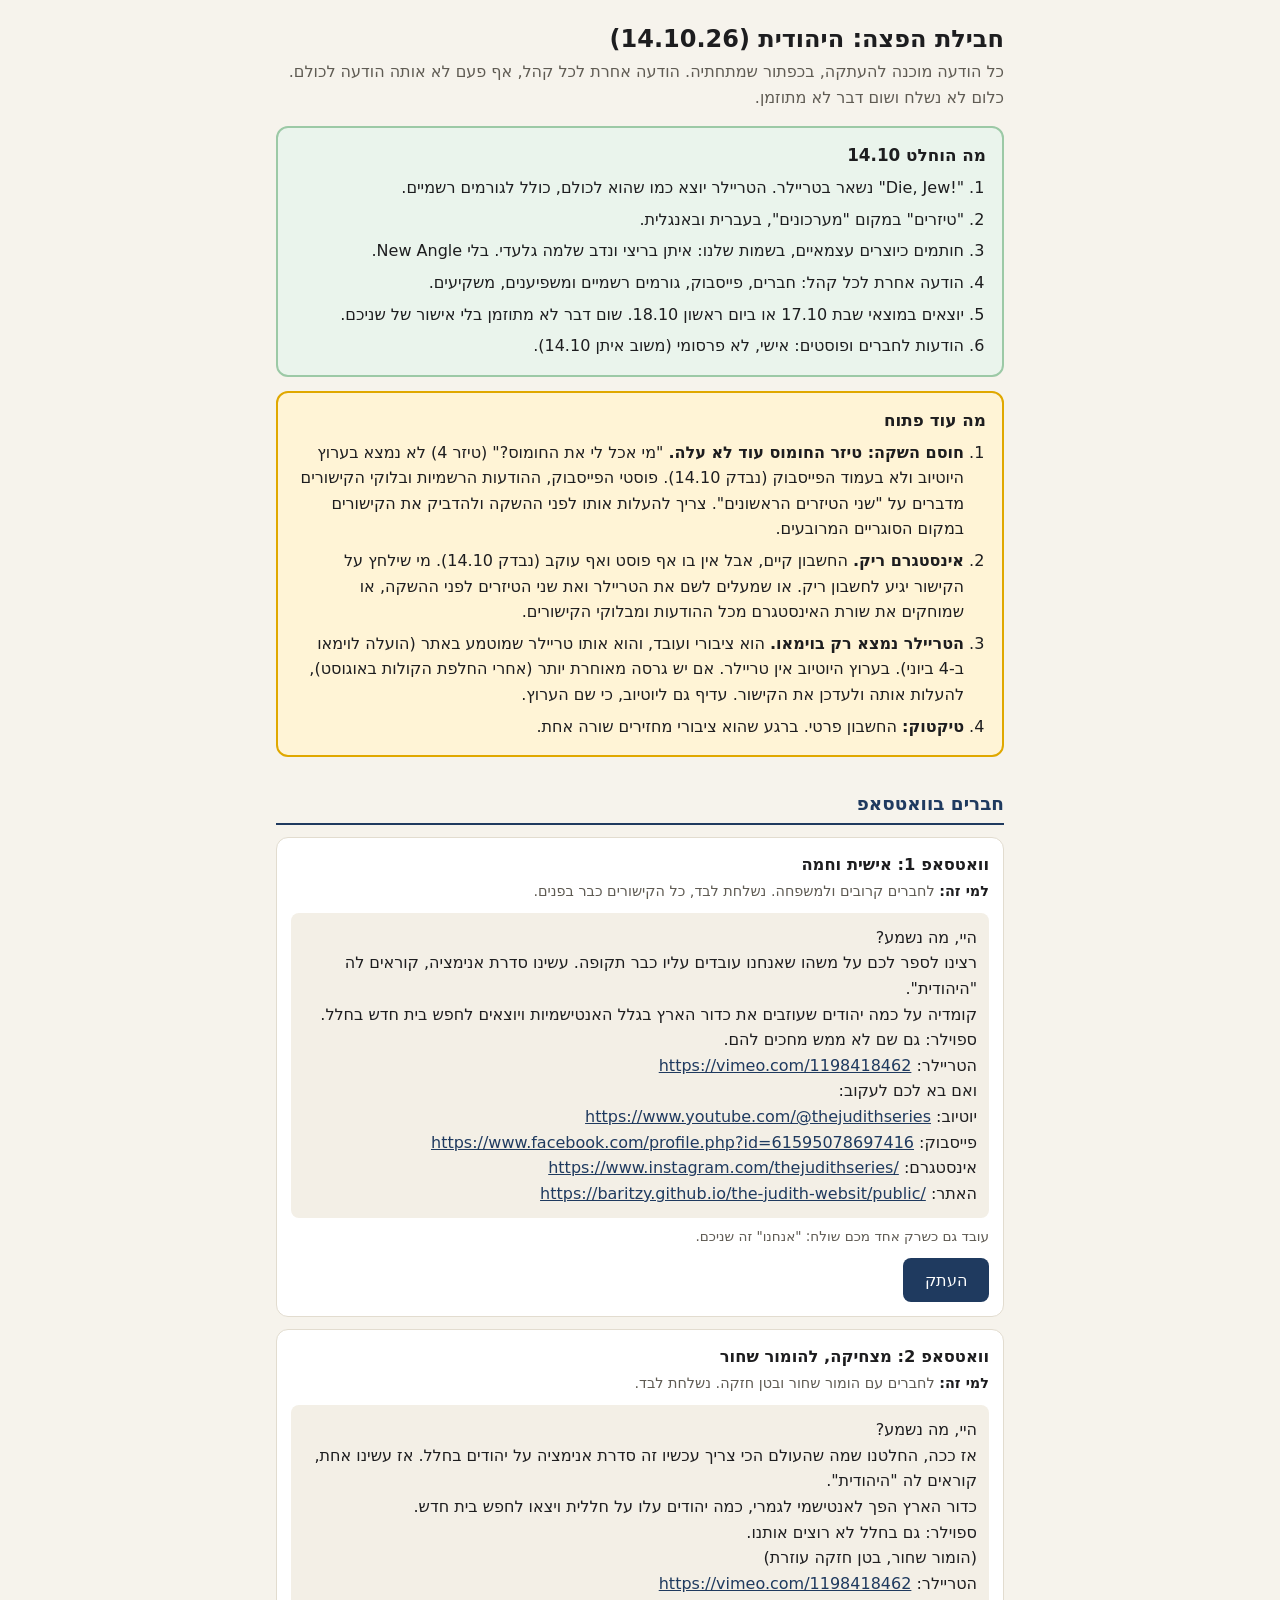
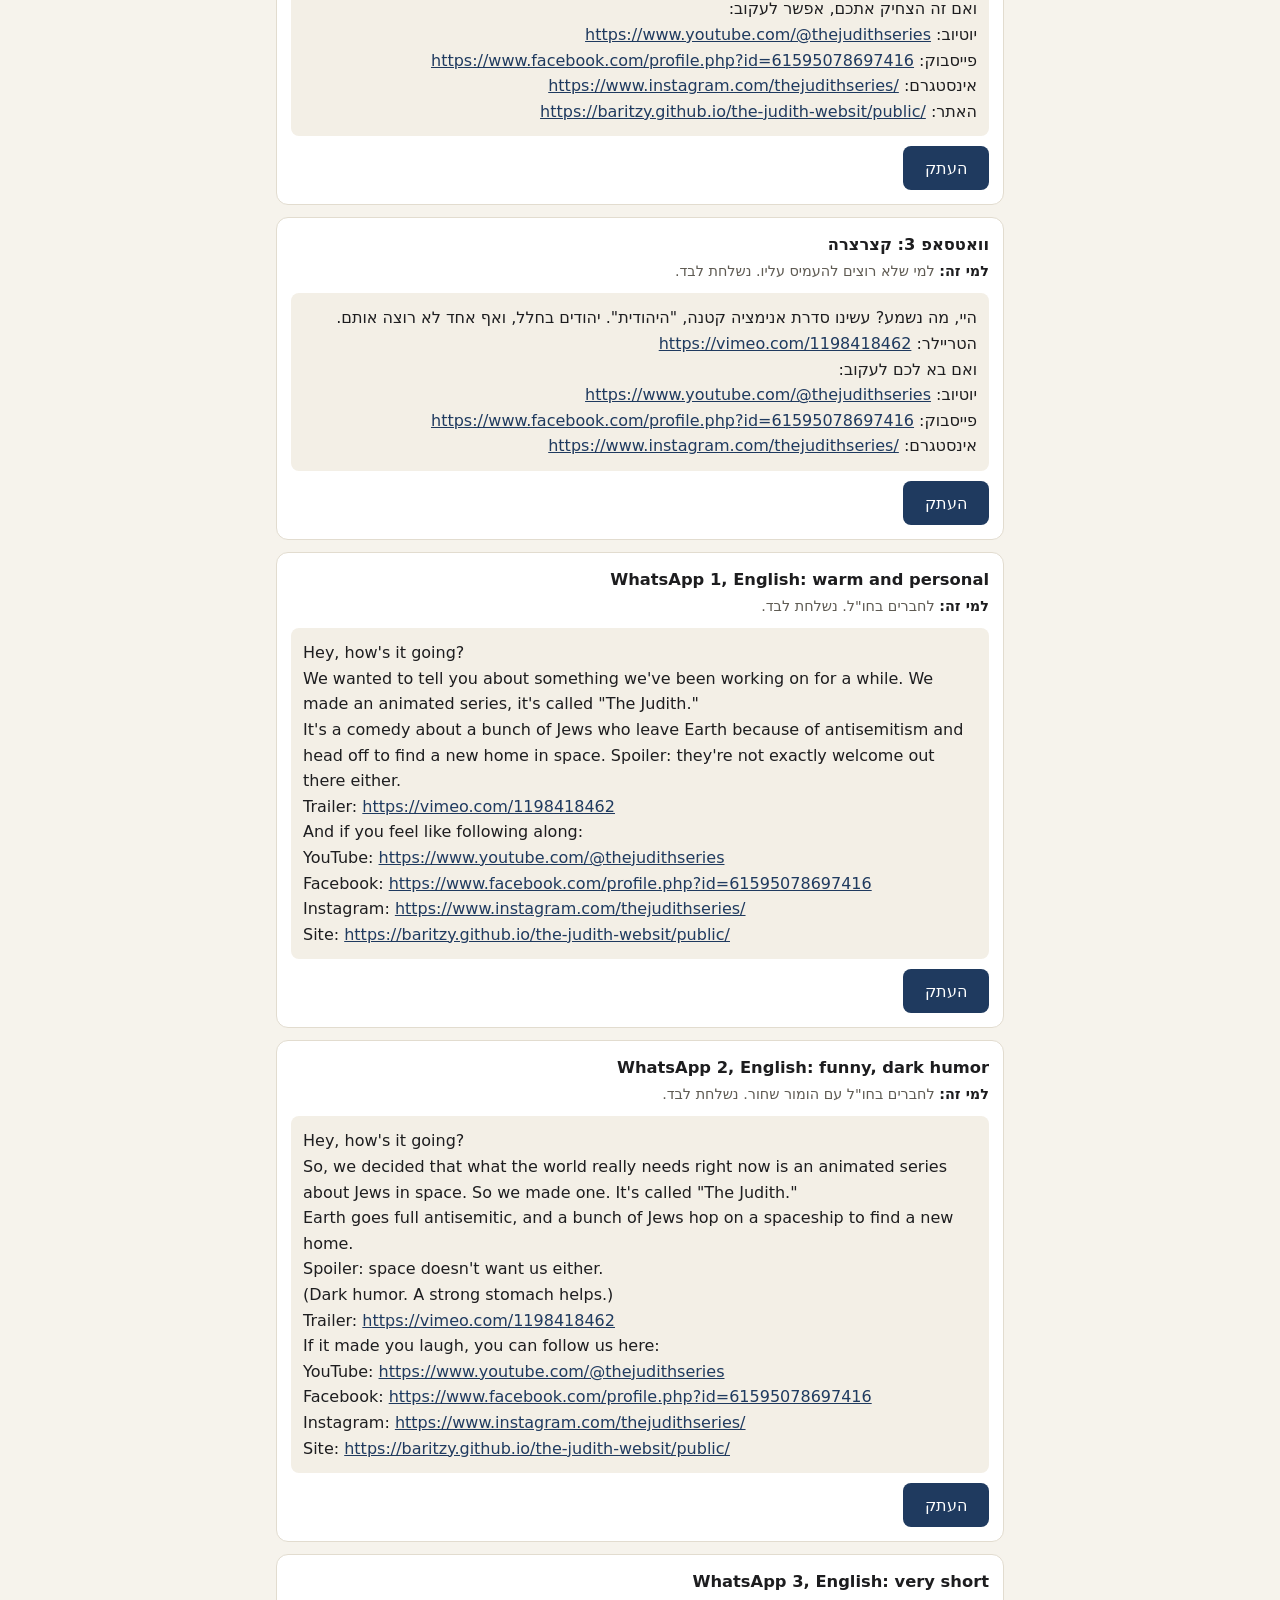
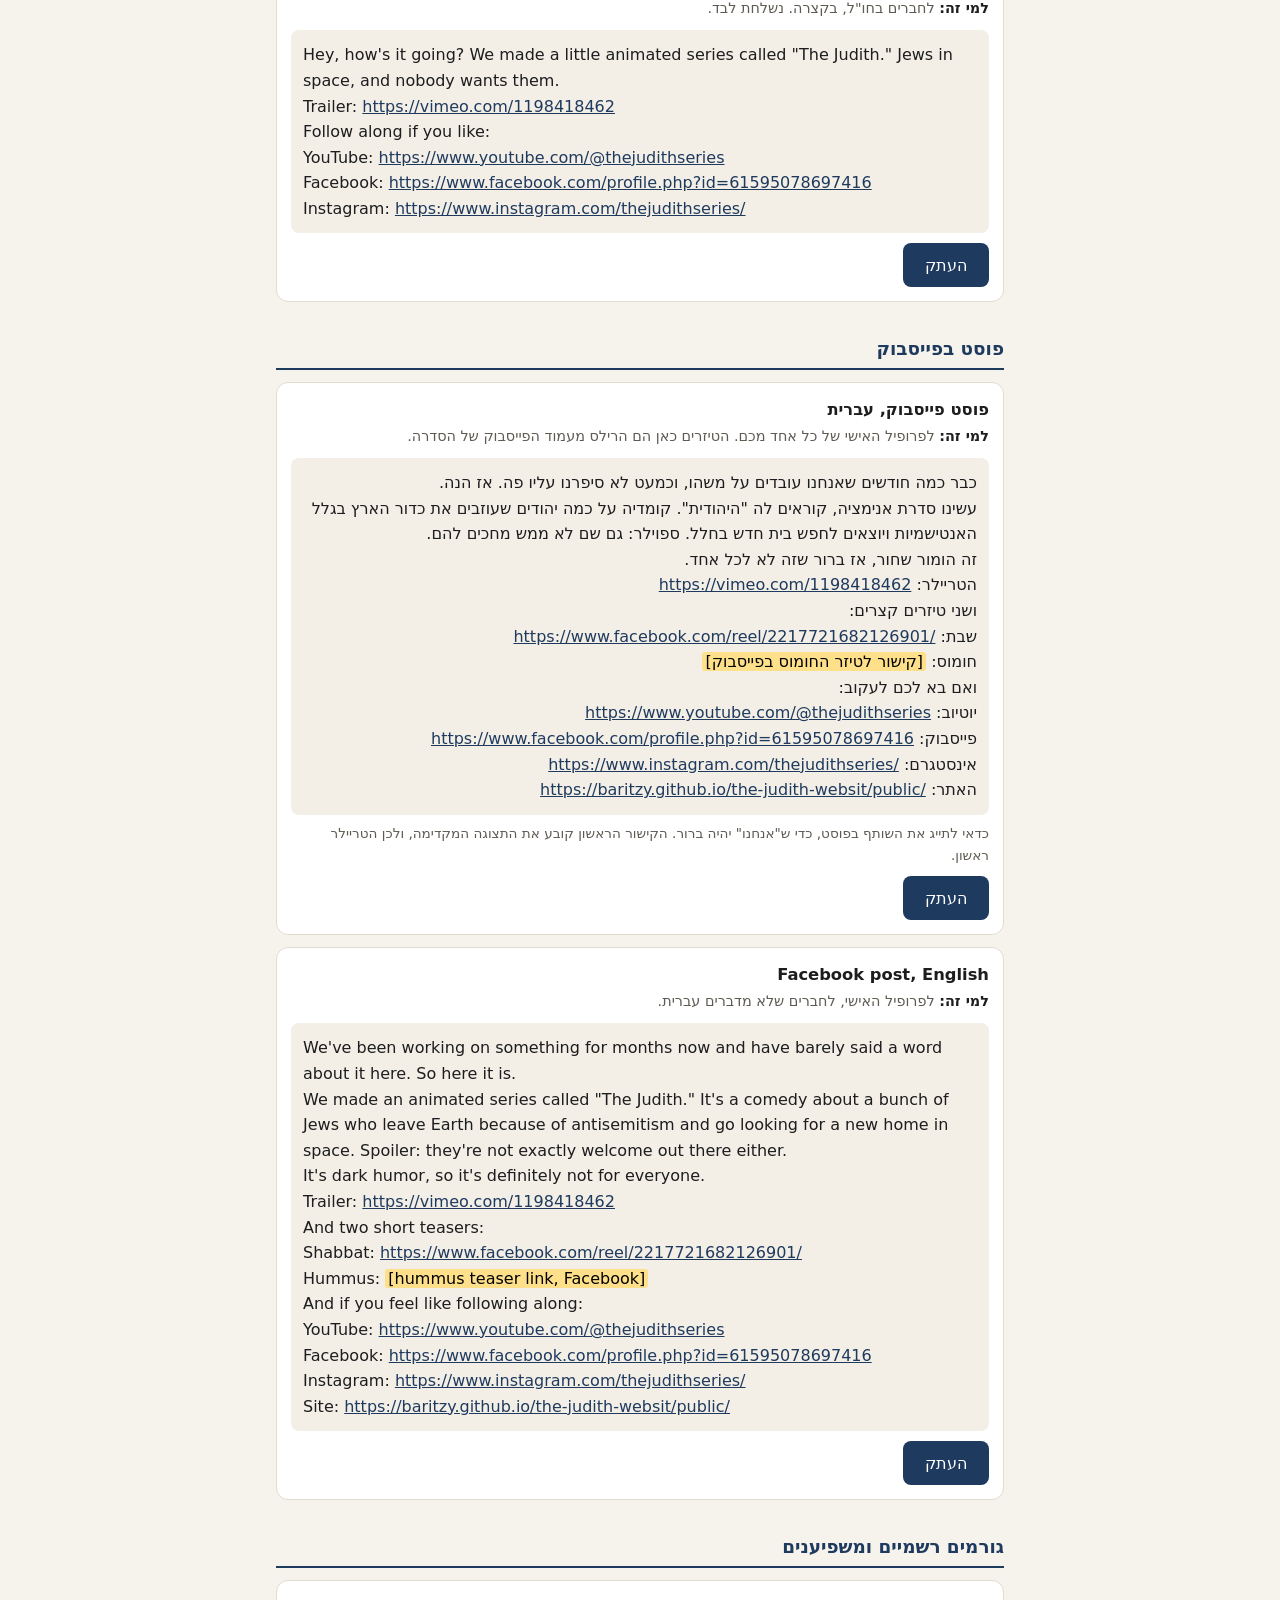
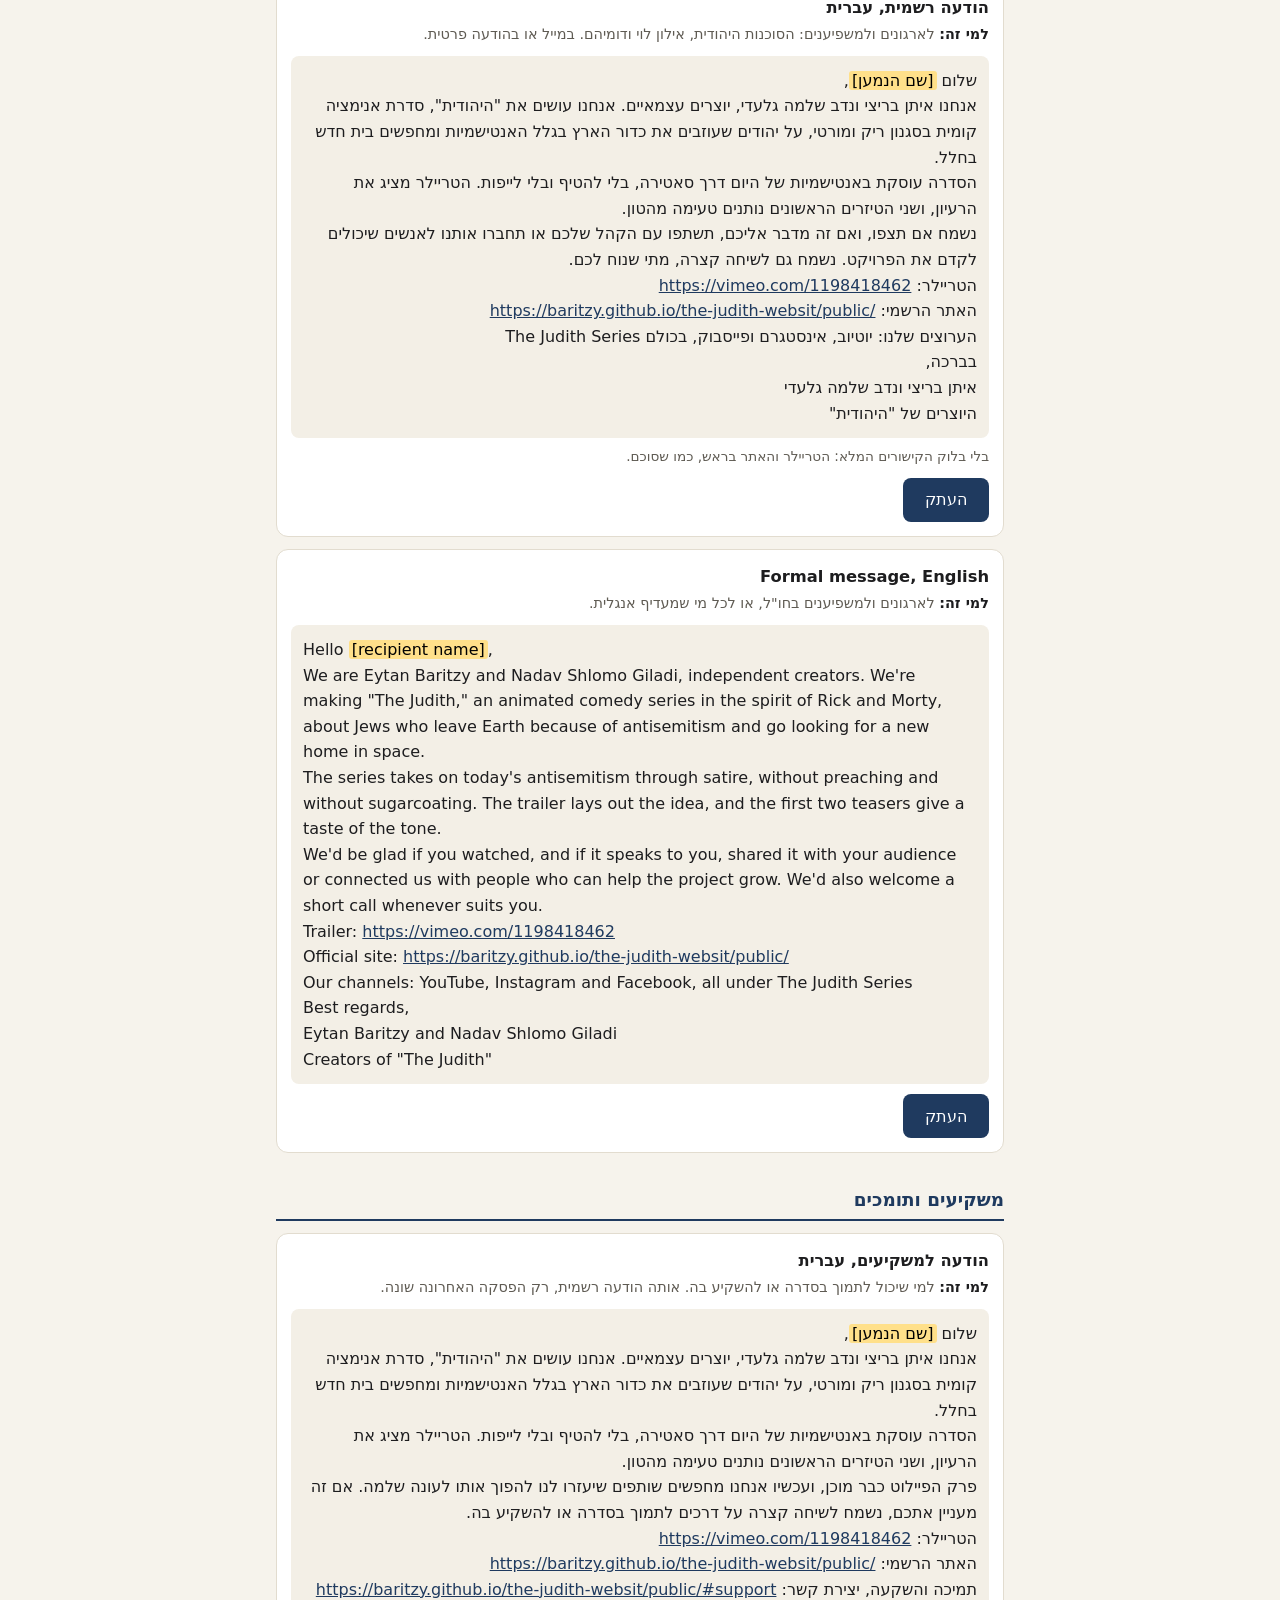
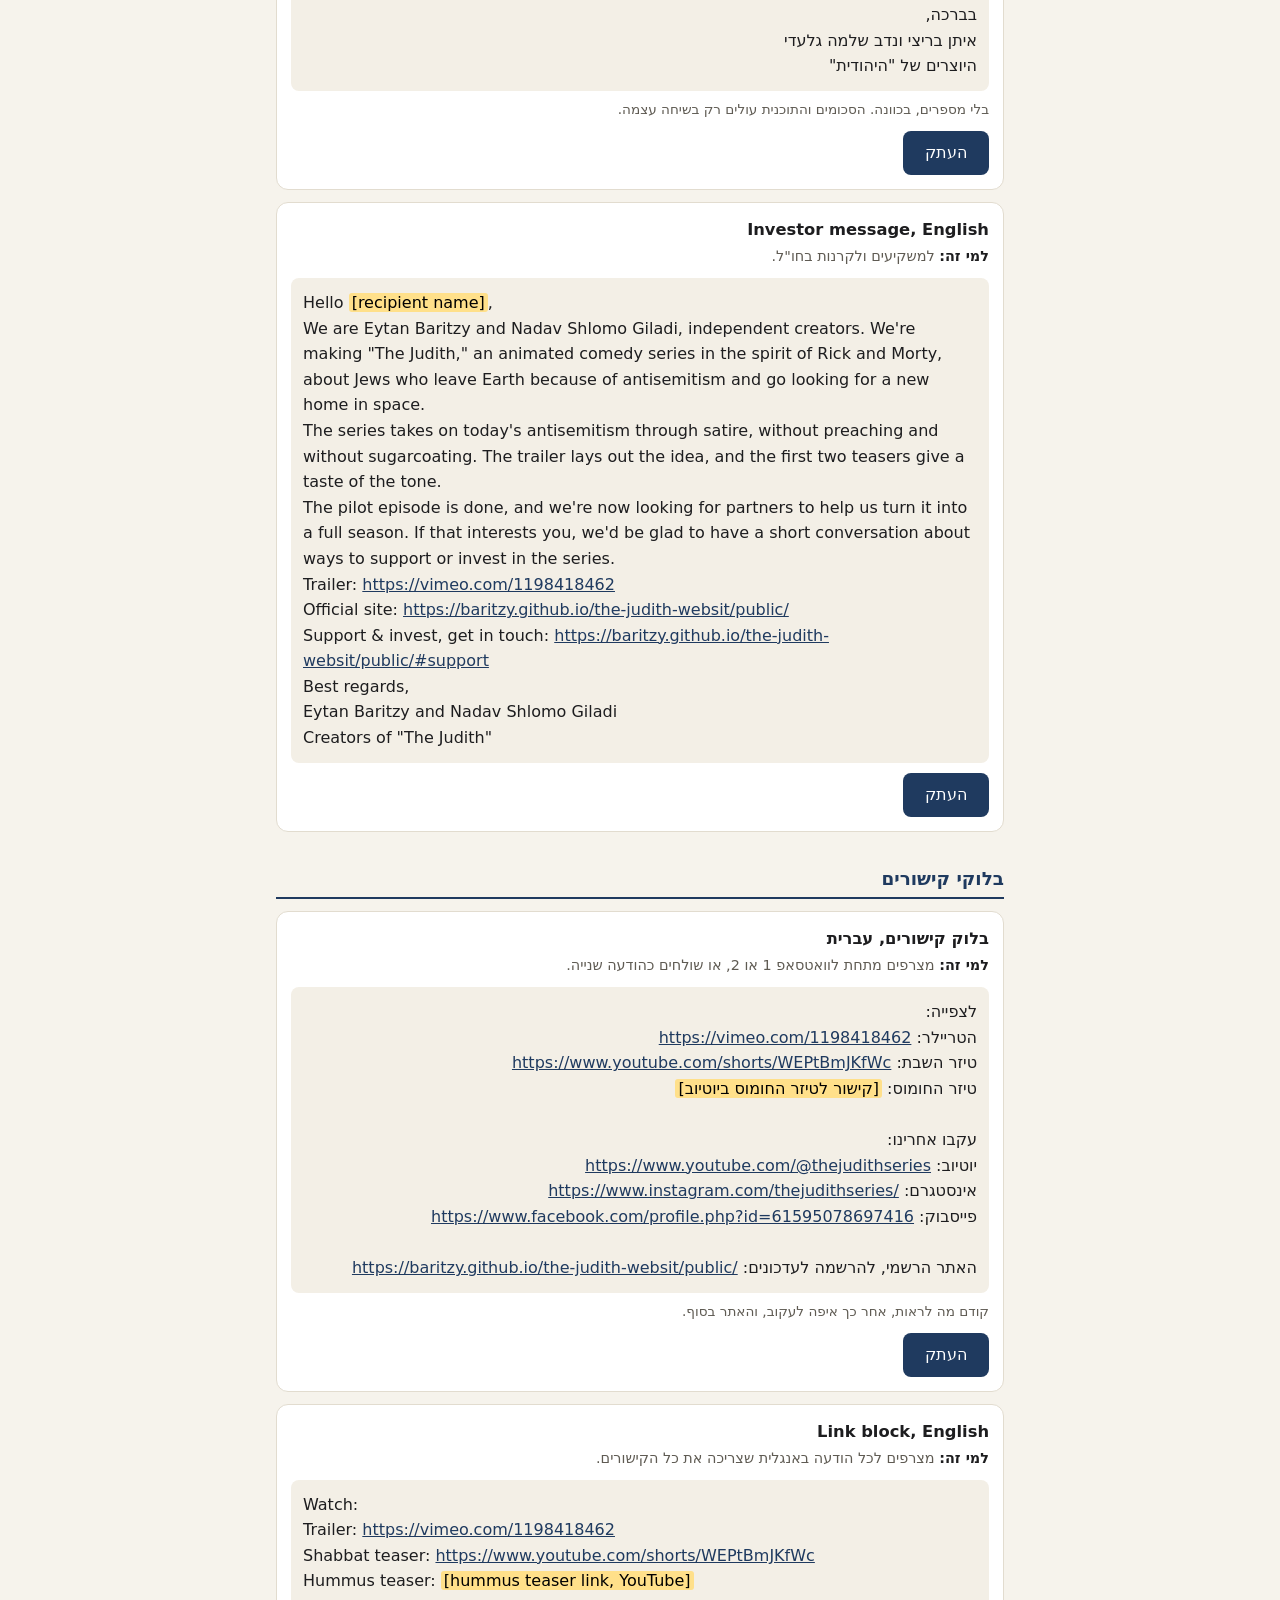
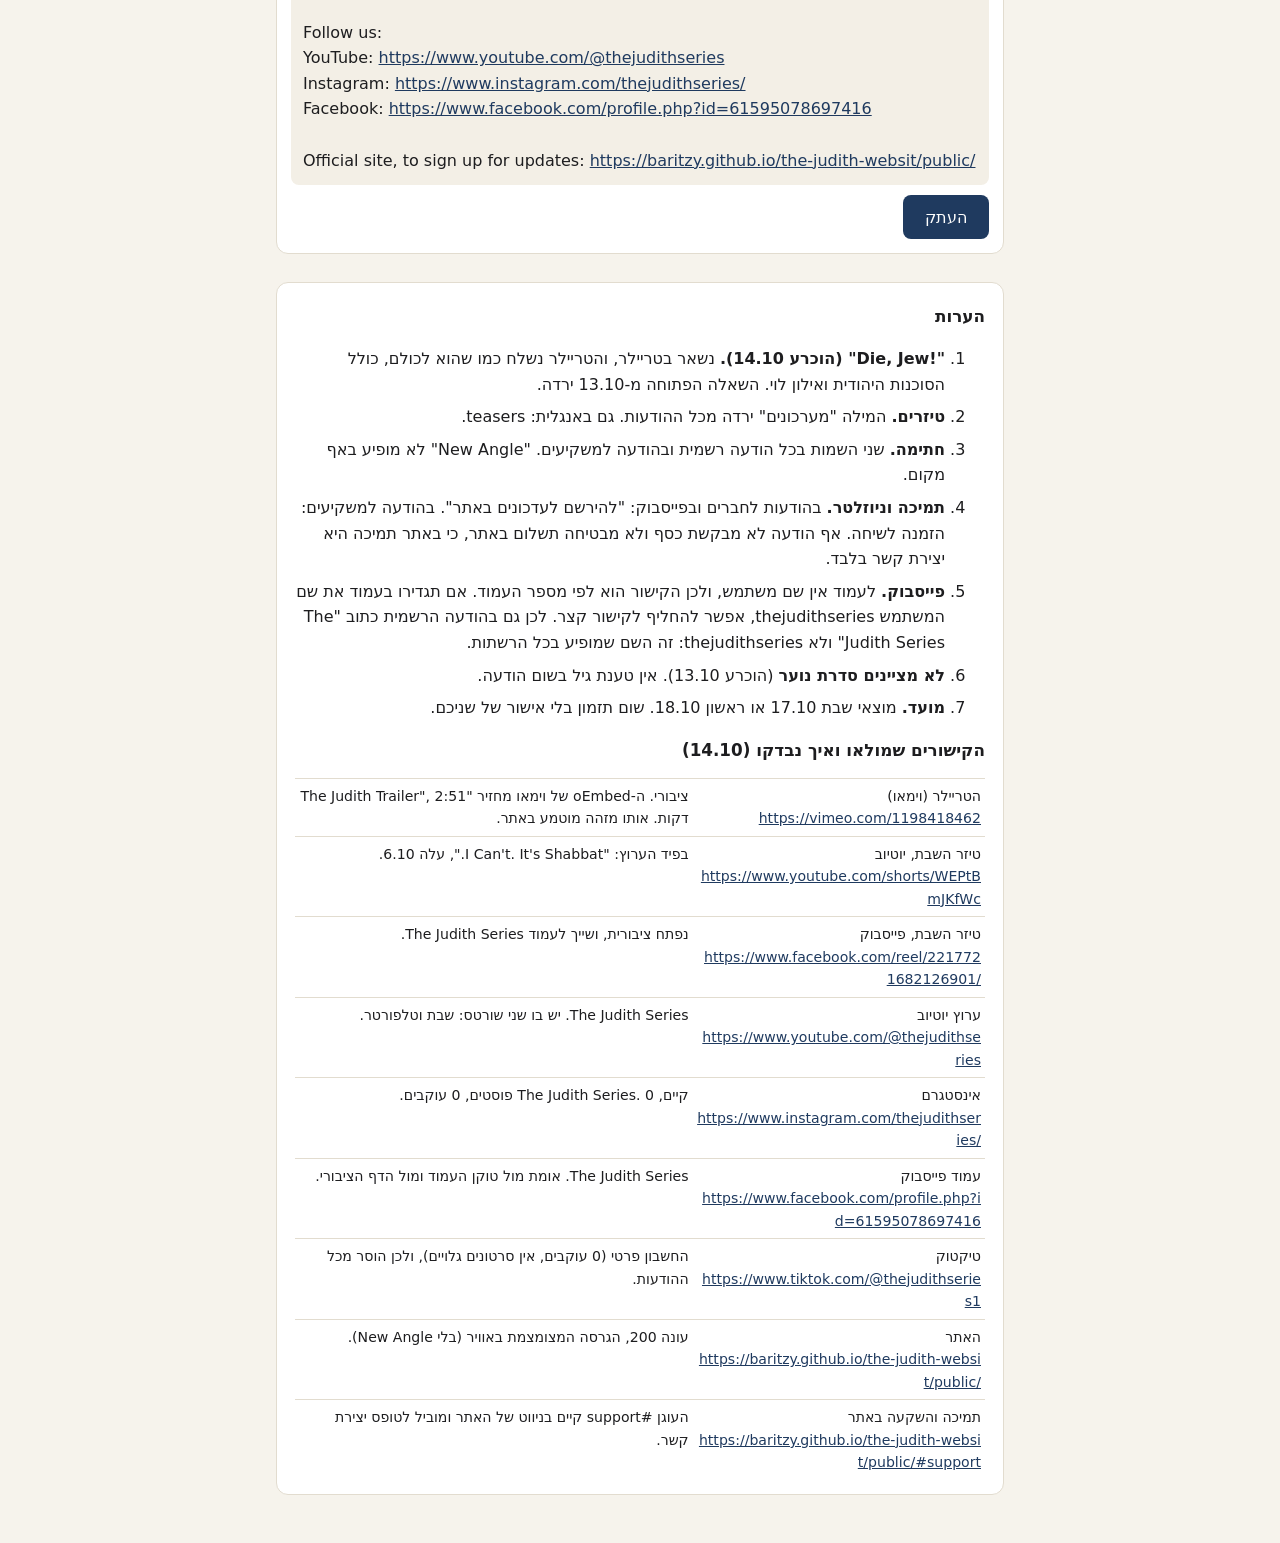
==== commit ac9f7420: "judith-pack-20-10: new distribution pack; tiktok links fixed to @thejudithseries1 in 19-10 and 14-10" ====
--- a/judith-pack-14-10/index.html
+++ b/judith-pack-14-10/index.html
@@ -224,7 +224,7 @@
 <tr><td>ערוץ יוטיוב<br><a href="https://www.youtube.com/@thejudithseries" target="_blank" rel="noopener" dir="ltr">https://www.youtube.com/@thejudithseries</a></td><td>The Judith Series. יש בו שני שורטס: שבת וטלפורטר.</td></tr>
 <tr><td>אינסטגרם<br><a href="https://www.instagram.com/thejudithseries/" target="_blank" rel="noopener" dir="ltr">https://www.instagram.com/thejudithseries/</a></td><td>קיים, The Judith Series. 0 פוסטים, 0 עוקבים.</td></tr>
 <tr><td>עמוד פייסבוק<br><a href="https://www.facebook.com/profile.php?id=61595078697416" target="_blank" rel="noopener" dir="ltr">https://www.facebook.com/profile.php?id=61595078697416</a></td><td>The Judith Series. אומת מול טוקן העמוד ומול הדף הציבורי.</td></tr>
-<tr><td>טיקטוק<br><a href="https://www.tiktok.com/@thejudithseries" target="_blank" rel="noopener" dir="ltr">https://www.tiktok.com/@thejudithseries</a></td><td>החשבון פרטי (0 עוקבים, אין סרטונים גלויים), ולכן הוסר מכל ההודעות.</td></tr>
+<tr><td>טיקטוק<br><a href="https://www.tiktok.com/@thejudithseries1" target="_blank" rel="noopener" dir="ltr">https://www.tiktok.com/@thejudithseries1</a></td><td>החשבון פרטי (0 עוקבים, אין סרטונים גלויים), ולכן הוסר מכל ההודעות.</td></tr>
 <tr><td>האתר<br><a href="https://baritzy.github.io/the-judith-websit/public/" target="_blank" rel="noopener" dir="ltr">https://baritzy.github.io/the-judith-websit/public/</a></td><td>עונה 200, הגרסה המצומצמת באוויר (בלי New Angle).</td></tr>
 <tr><td>תמיכה והשקעה באתר<br><a href="https://baritzy.github.io/the-judith-websit/public/#support" target="_blank" rel="noopener" dir="ltr">https://baritzy.github.io/the-judith-websit/public/#support</a></td><td>העוגן #support קיים בניווט של האתר ומוביל לטופס יצירת קשר.</td></tr>
 </table></section></main><script>function cp(id,b){var t=document.getElementById(id).innerText;function ok(){b.textContent="הועתק";b.className="ok";setTimeout(function(){b.textContent="העתק";b.className=""},1500)}
